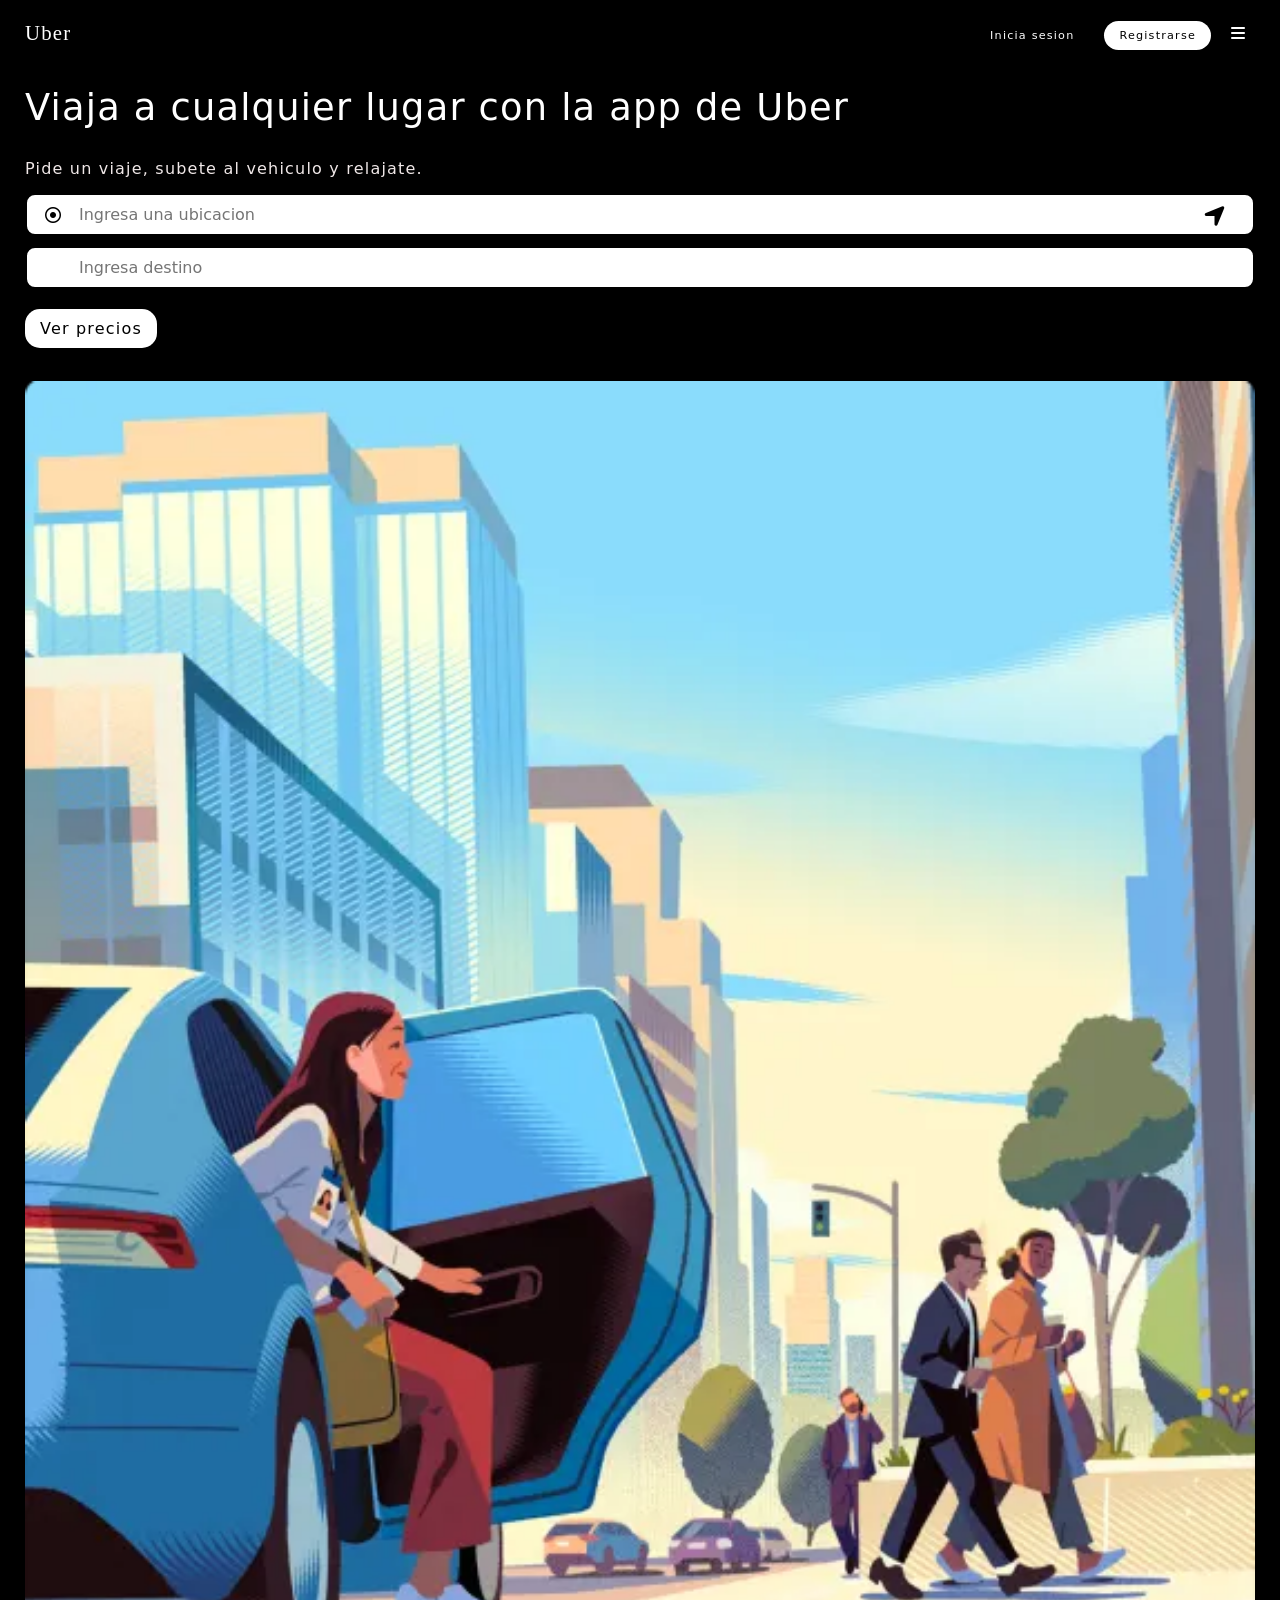
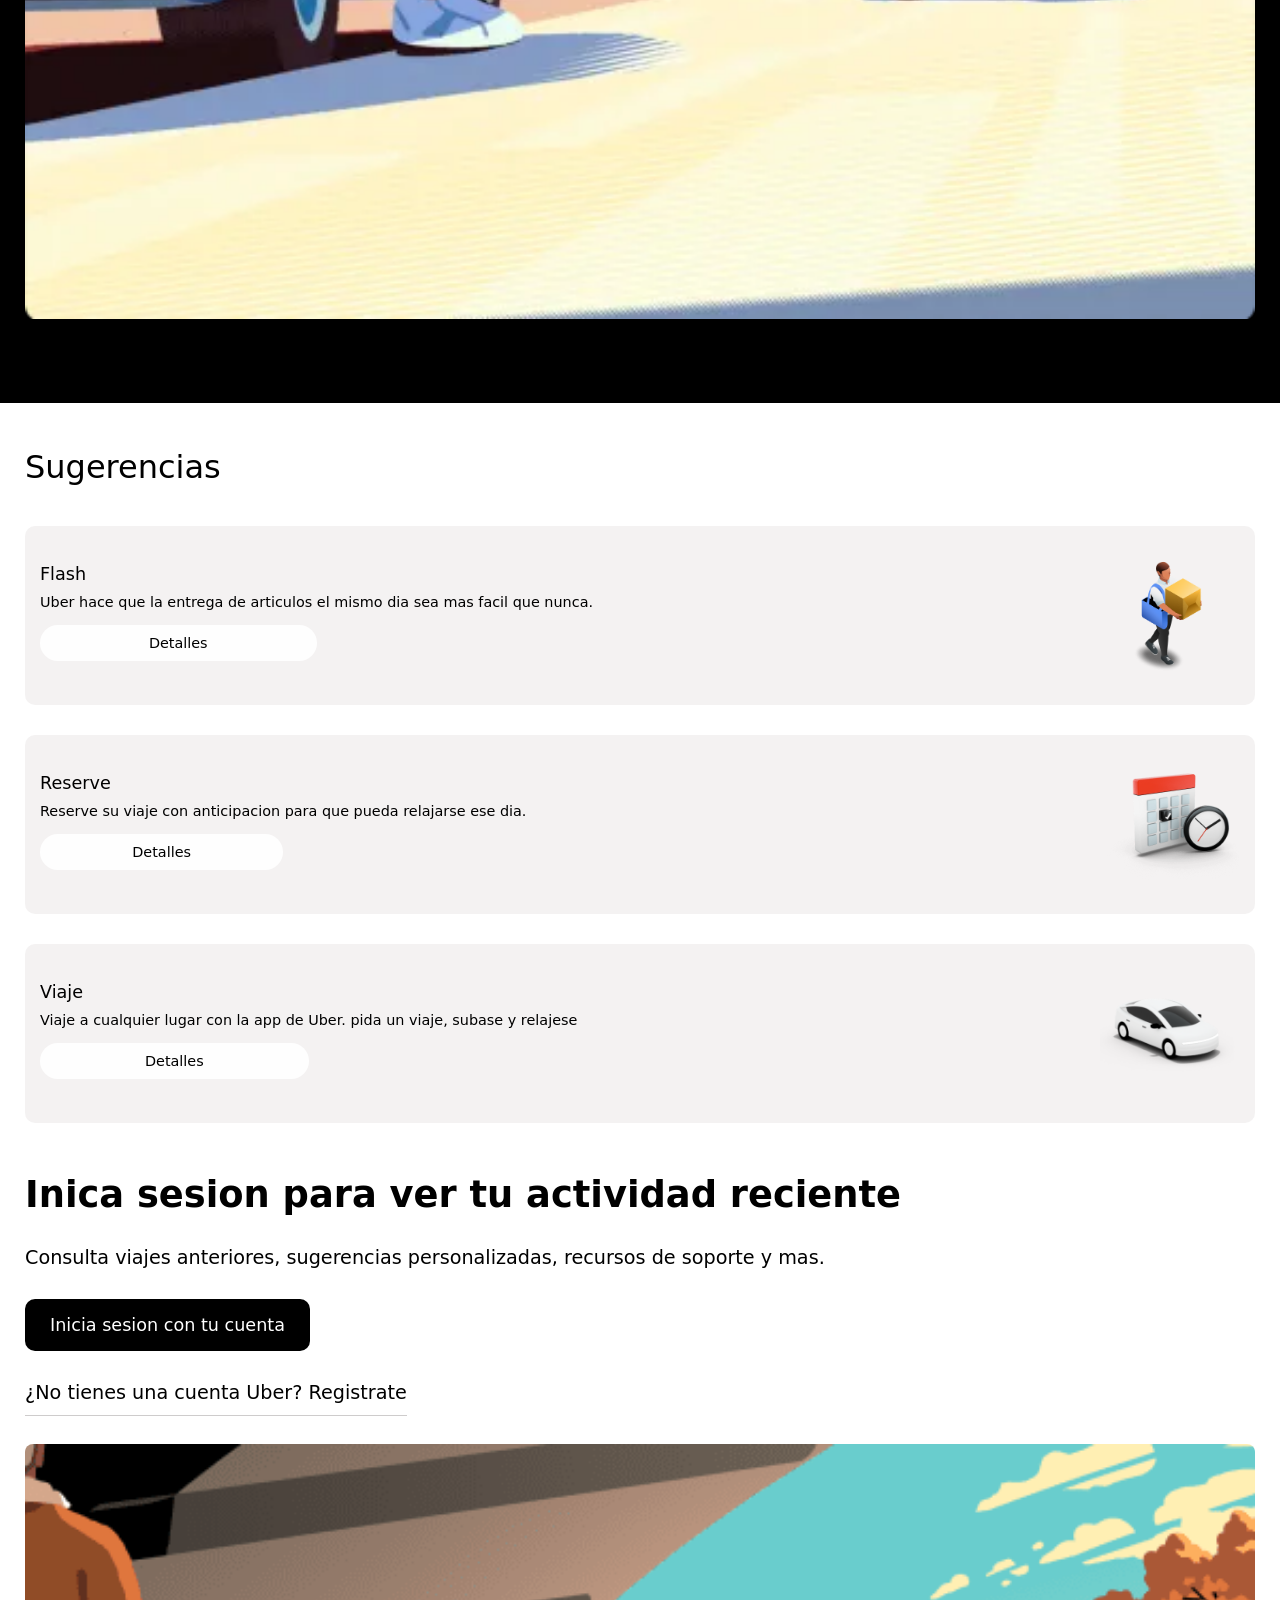
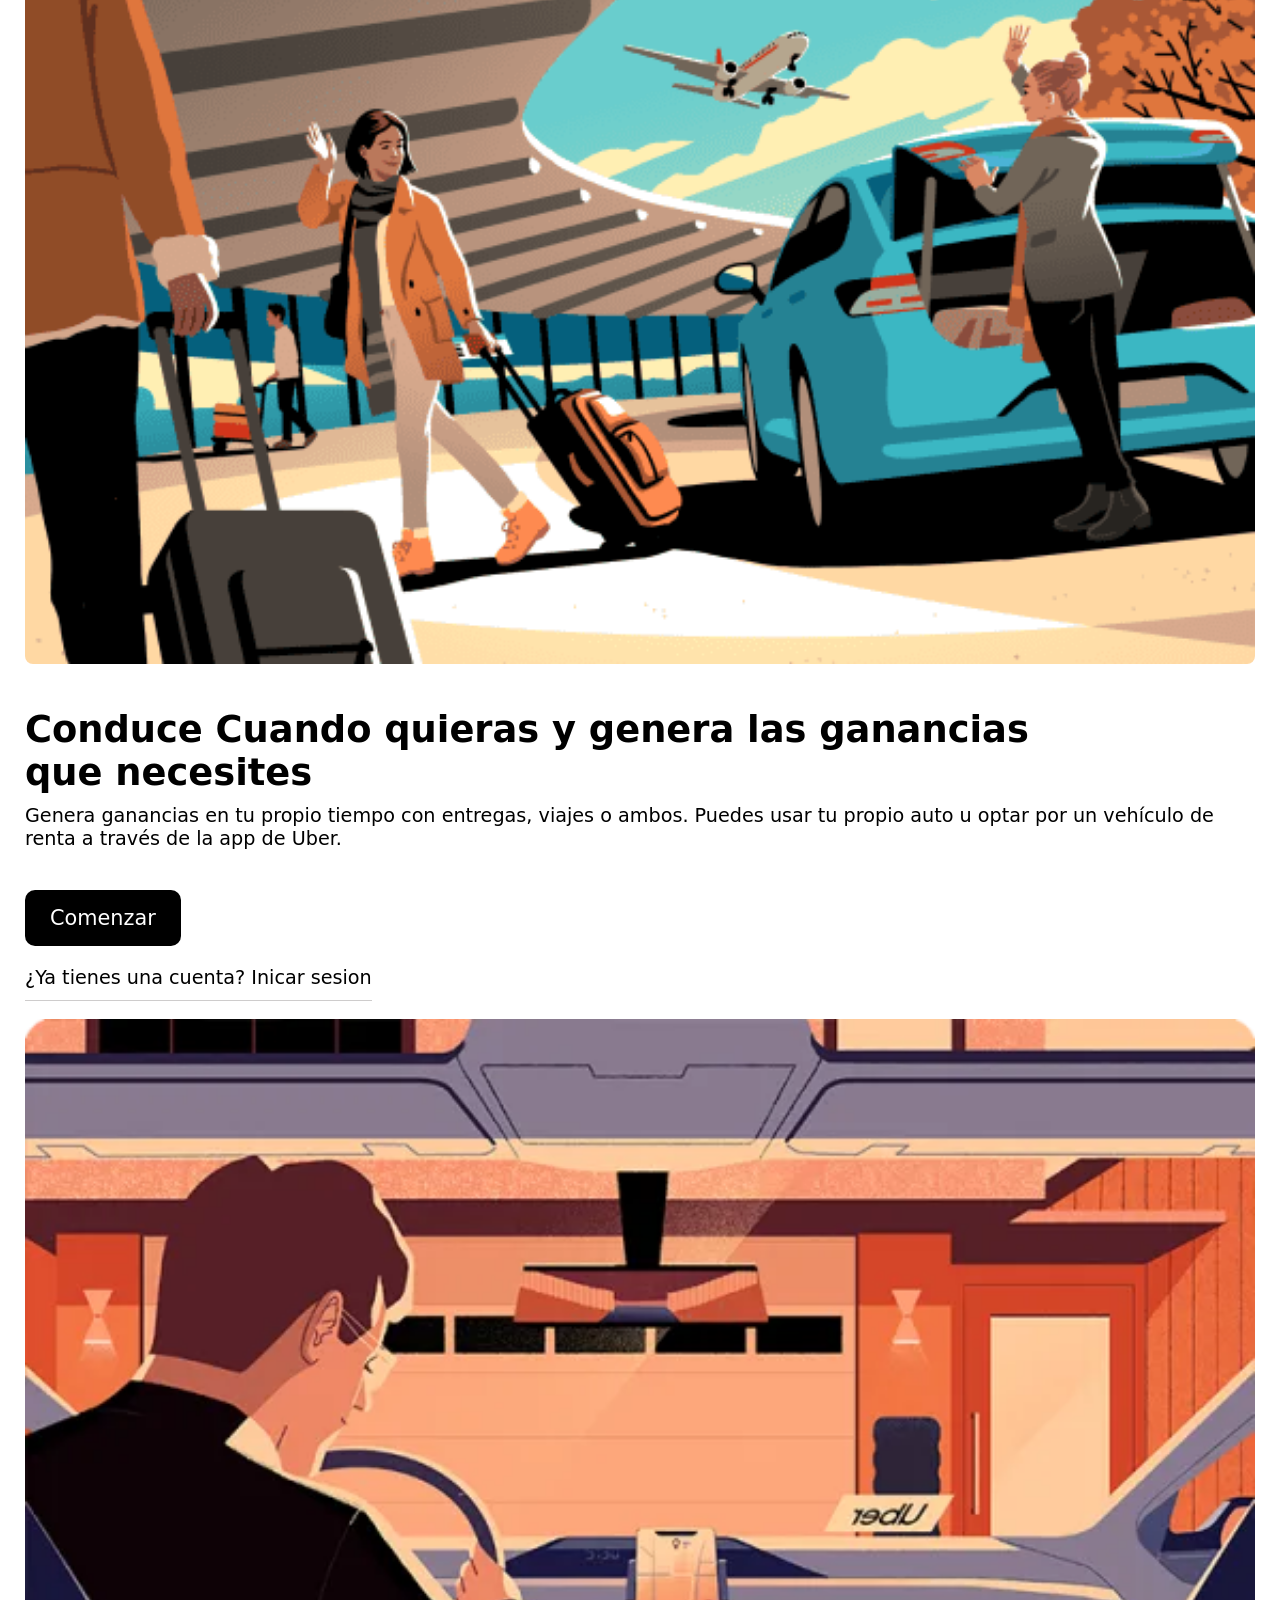
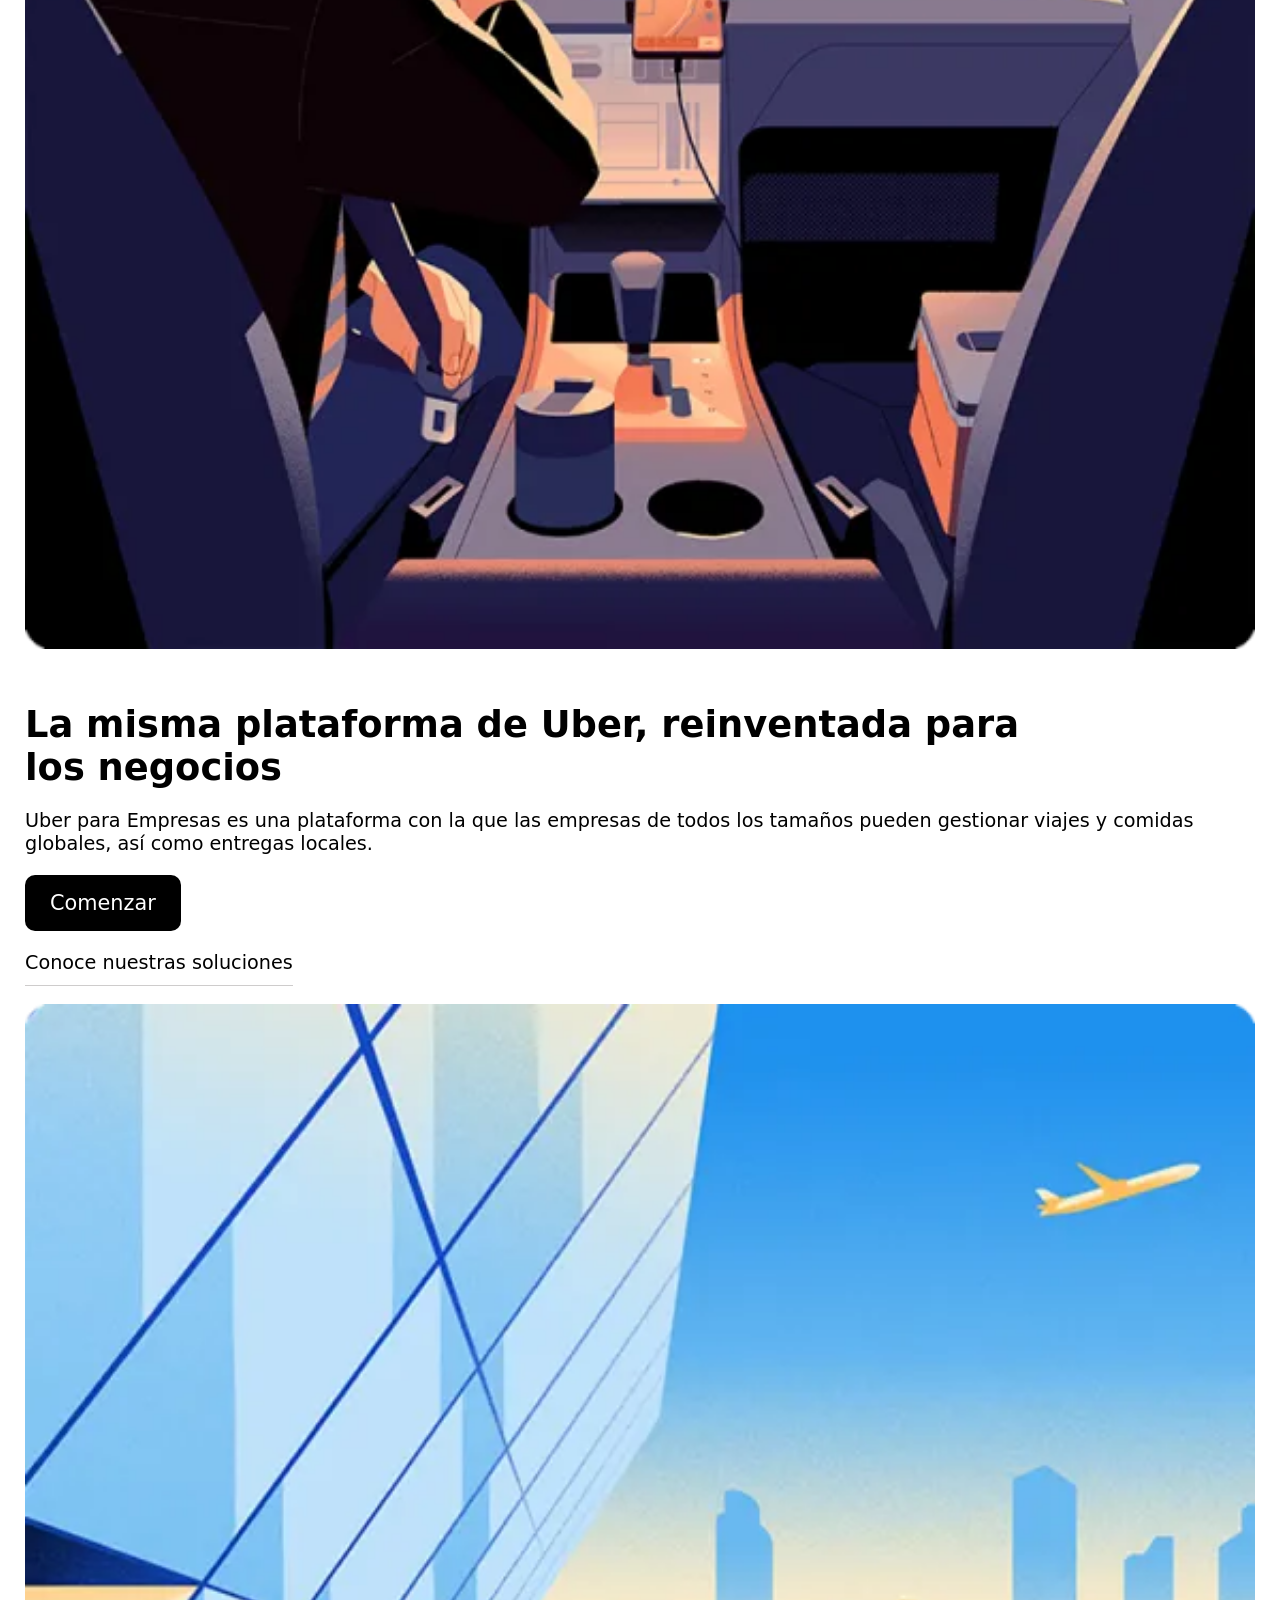
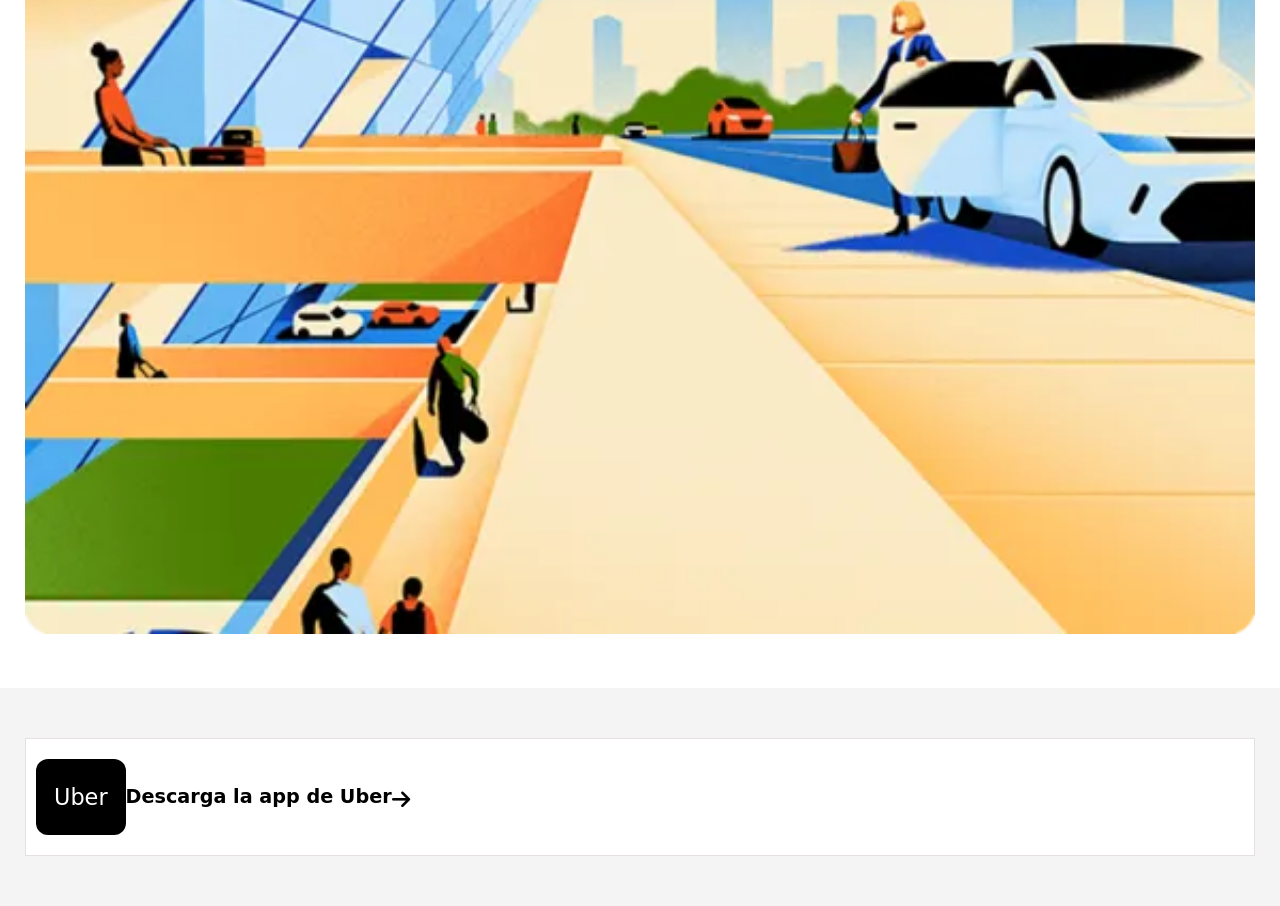
==== index.html @ c2141eec "cambie el nombre del index" ====
<!DOCTYPE html>
<html lang="en">
<head>
  <meta charset="UTF-8">
  <meta name="viewport" content="width=device-width, initial-scale=1.0">
  <link rel="stylesheet" href="styles.css">
  <link rel="stylesheet" href="https://cdnjs.cloudflare.com/ajax/libs/font-awesome/6.4.2/css/all.min.css">
  <title>Uber</title>
</head>
<body>
  <!--Header section-->
  <header class="header">
    <div class="container__nav">
      <h2 class="container__logo">Uber</h2>
      <nav class="navbar">
        <ul class="container__lists">
          <li class="lista"><a class="btn-s" href="#Iniciar_sesion">Inicia sesion</a>
          </li>
          <li class="lista"><a class="btn-r" href="#Registrarse">Registrarse</a>
          </li>
        </ul>
        <input id="menu-toggle" type="checkbox" class="checkbox">
            <label class="hamburger" for="menu-toggle">
              <i class="fa-solid fa-bars i"></i>
              <i class="fa-solid fa-xmark i-2"></i>
            </label>
        <div class="menu">
          <ul class="nav__items">
            <li class="item"><a href="#Viaja" class="link__item">Viaja</a></li>
            <li class="item"><a href="#Conduce" class="link__item">Conduce</a></li>
            <li class="item"><a href="#Empresas" class="link__item">Empresas</a></li>
            <li class="item"><a href="#uber" class="link__item">Uber Eats</a></li>
            <li class="item"><a href="#Quienes somos" class="link__item">Quienes somos</a></li><li class="item"><a href="#Ayuda" class="link__item">Ayuda</a></li>
            <li id="pad" class="item"><a class="es" href="#ES"><i class="fa-solid fa-globe mundo"></i>ES</a></li>
          </ul>
        </div>
      </nav>
    </div>
  </header>
    
    
    <main class="main__container">
      <h1 class="titulo">Viaja a cualquier lugar con la app de Uber</h1>
      <p class="parrafo_principal">Pide un viaje, subete al vehiculo y relajate.</p>
      <div class="input__container">
        <div class="input__container-i">
          <label for="ubicacion">
            <i class="fa-regular fa-dot-circle circulo"></i>
            <i class="fa-solid fa-location-arrow arrow"></i>
          </label>
          <input id="ubicacion" class="input__item item1" type="text" name="ingrese ubicacion" placeholder="Ingresa una ubicacion">
        </div>
        <input class="input__item item2" type="text" name="ingrese destino" placeholder="Ingresa destino">
      </div>
      <div class="precios"><a class="btn-p" href="#ver precios">Ver precios</a></div>
      <picture>
        <img src="ridewith.jpg">
      </picture>
    </main>
    <section class="container__sugerencias">
      <h2 class="sugerencias__title">Sugerencias</h2>
      <div class="sugerencias_card">
        <div class="separador">
          <h4 class="sugerencias__subtitle">Flash</h4>
          <p>Uber hace que la entrega de articulos el mismo dia sea mas facil que nunca.</p>
          <a href="#detalles">Detalles</a>
        </div>
        <div class="image"><img src="Courier.png" alt="courrier">
        </div>
      </div> 
      <div class="sugerencias_card">
        <div class="separador">
          <h4 class="sugerencias__subtitle">Reserve</h4>
          <p>Reserve su viaje con anticipacion para que pueda relajarse ese dia.</p>
          <a href="#detalles">Detalles</a>
        </div>
        <div class="image"><img src="reserve_clock.png" alt="courrier">
        </div>
      </div>
      <div class="sugerencias_card">
        <div class="separador">
          <h4 class="sugerencias__subtitle">Viaje</h4>
          <p>Viaje a cualquier lugar con la app de Uber. pida un viaje, subase y relajese</p>
          <a href="#detalles">Detalles</a>
        </div>
        <div class="image"><img src="ride.png" alt="courrier">
        </div>
      </div>
    </section>
    <section class="container__sesion">
      <h2 class="sesion__title">Inica sesion para ver tu actividad reciente</h2>
      <p class="sesion__subtitle">Consulta viajes anteriores, sugerencias personalizadas, recursos de soporte y mas.</p>
      <a class="sesion__btn">Inicia sesion con tu cuenta</a>
      <a class="sesion__link">¿No tienes una cuenta Uber? Registrate<a>
      <div class="container__img">
           <img src="Airport-Fall.jpg" alt="airport-arrive">
      </div>
    </section>
    <section class="container__start">
      <h2 class="sesion__title start-title">Conduce Cuando quieras y genera las ganancias que necesites</h2>
      <p class="sesion__subtitle">Genera ganancias en tu propio tiempo con entregas, viajes o ambos. Puedes usar tu propio auto u optar por un vehículo de renta a través de la app de Uber.</p>
      <div class="btns">
        <a class="sesion__btn">Comenzar</a>
        <a class="sesion__link">¿Ya tienes una cuenta? Inicar sesion</a>
      </div>
      <div class="container__img">
           <img src="earner-illustra.jpg" alt="driver">
      </div>
    </section>
    <section class="container__start">
      <h2 class="sesion__title start-title">La misma plataforma de Uber, reinventada para los negocios</h2>
      <p class="sesion__subtitle">Uber para Empresas es una plataforma con la que las empresas de todos los tamaños pueden gestionar viajes y comidas globales, así como entregas locales.</p>
      <div class="btns">
        <a class="sesion__btn">Comenzar</a>
        <a class="sesion__link">Conoce nuestras soluciones</a>
      </div>
      <div class="container__img">
           <img src="u4b-square.jpg" alt="plain">
      </div>
    </section>
    <section class="container__download">
      <div class="card__download">
        <div class="title--uber">Uber</div>
        <h2 class="download__link"> Descarga la app de Uber</h2>
        <i class="fa-solid fa-arrow-right flecha"></i>

      </div>

    </section>
    <footer>

    </footer>
  

</body>
</html>
---- styles.css ----
/* reseteo de valores*/
*{
    font-family: system-ui, -apple-system, BlinkMacSystemFont, 'Segoe UI', Roboto, Oxygen, Ubuntu, Cantarell, 'Open Sans', 'Helvetica Neue', sans-serif;
    margin: 0;
    padding: 0;
    box-sizing: border-box;
    font-weight: 100;
}
body{
    position:relative;
}
body:has(#menu-toggle:checked){
    overflow: hidden;
}
/*Header section*/

/* nav*/
.container__nav{
    display: flex;
    width: 100%;
    justify-content: space-between;
    align-items: center;
    padding: 15px 25px;
    background: black;
}
.container__logo{
    font-size: 1.3rem;
    font-family: uber move;
    color: white;
    font-weight: 500;
    letter-spacing: 1.2px;
    cursor: pointer;
}

.container__lists{
    display: flex;
    justify-content: center;
    align-items: center;
}
.navbar{
    display: flex;
    justify-content: space-between;
    align-items: center;
    gap: 5px;
}
a{
    text-decoration: none;
}
.btn-s{
    font-size: 0.7rem;
    text-wrap: nowrap;
    letter-spacing: 1.2px;
    font-weight: 500;
    color: white;
    padding: 8px 15px;
    border-radius: 25px;
    text-align: center;
}
.btn-s:hover{
    background: rgba(255, 255, 255, 0.219) ;

}
.btn-r{
    font-weight: 500;
    font-size: 0.7rem;
    letter-spacing: 1.2px;
    color: black;
    text-align: center;
    padding: 8px 15px;
    border-radius: 25px;
    background: white;
}
.btn-r:hover{
    background: rgba(255, 255, 255, 0.938);
}


.lista{
    padding-left: 15px;
    list-style: none;
}
.menu{
    display: none;
    justify-content: start;
    align-items: start;
    padding-left: 40px;
    padding-top: 40px;
    background: white;
    position: absolute;
    left: 0;
    height: 0;
    overflow: hidden;
    top:4.2rem;
    width: 100vw;
    z-index: 10;
    animation: mover-menu 0.1s ease-out;
    animation-fill-mode: both;

}
.nav__items{
    display: flex;
    flex-direction: column;
    gap:2rem;
}
.hamburger{
    padding-left: 5px;
}
.link__item{
    font-size: 2.8rem;
    font-weight:500;
    cursor:pointer;
    color: black;
    text-align: center;
    letter-spacing: 1.8px;
}
li{
    list-style: none;
}
.checkbox{
    display:none;
}
.i{
    color: white;
    text-align: center;
    cursor: pointer;
    border-radius: 100%;
    padding: 10px;
    font-size: 1rem;
}
.i:hover{
    background: rgba(51, 51, 51, 0.384);
}
#menu-toggle:checked ~ .menu{
    display: flex;

}


@keyframes mover-menu{
    0%{
        height: 0;
    }
    100%{
        height: 100vh;

    }
}
label .i-2{
    display: none;
    text-align: center;
    font-size: 1.3rem;
    color: white;
    cursor: pointer;
    padding: 10px;
    border-radius: 100%;
}

.link__item:hover{
    color: rgba(0, 0, 0, 0.753);
}

#menu-toggle:checked ~ label .i{
    display: none;
}
#menu-toggle:checked ~ label .i-2{
    display: flex;
}

.es{

    color: black;
    font-size: 1.2rem;
    font-weight: bold;
    border-radius: 20px;
    text-align: center;
    padding: 10px 20px;
    letter-spacing: 1.1px;

}
.es:hover{
    background: rgba(12, 12, 12, 0.055);
}
.mundo{
    padding-right: 10px;
}
/* nav ends*/

/* main*/
.main__container{
    display: flex;
    flex-direction: column;
    background: black;
    padding-bottom: 40px;
}
.titulo{
    text-wrap: pretty;
    color: white;
    letter-spacing: 1.2px;
    font-weight: 500;
    font-size: 2.3rem;
    padding: 20px 25px 15px 25px;
}
.parrafo_principal{
    color: rgb(240, 232, 232);
    letter-spacing: 1.2px;
    font-weight: 500;
    font-size: 1rem;
    padding: 15px 25px;
}
.input__container{
    display: flex;
    flex-direction: column;
    justify-content: center;
    width: 100%;
    gap: 10px;
    padding: 0px 25px;
}
.input__item{
    font-size: 1rem;
    border-radius: 7px;
    padding: 10px 10px 10px 50px;
    border: 2px solid black;
    border-radius: 10px;
    width: 100%;
}
.input__item:focus{
    outline: none;
}
.input__container-i{
    display: flex;
    position: relative;
    justify-content: start;
    align-items: center;
    
}
.input__item::placeholder{
    padding-left: 2px;
}

.circulo{
    font-weight:bold;
    color: black;
    padding-left: 20px;
    text-align: center;
    font-size: 1rem;
    position: absolute;
    cursor: text;
    top: 33%;

}
.arrow{
    font-weight:bold;
    color: black;
    top: 25%;
    right: 30px;
    text-align: center;
    font-size: 1.5rem;
    position: absolute;
    cursor: pointer;
}
.arrow:hover{
    color: rgb(233, 29, 29);
}
.btn-p{
    text-decoration: none;
    color:black;
    border-radius: 15px;
    letter-spacing: 1.2px;
    font-size: 1rem;
    font-weight: 500;
    padding: 10px 15px;
    background: white;
    text-align: center;
}
.btn-p:hover{
    background: rgba(255, 255, 255, 0.938);
}
.precios{
    box-sizing: border-box;
    padding-top: 30px;
    padding-left: 25px;
    padding-bottom: 3px;
}

picture{
    margin: auto;
    width: 100%;
    padding: 40px 25px;
}
img{
    width: 100%;
    object-fit: cover;
    border-radius: 8px;
}
/*ends/*

/*second section*/
.container__sugerencias{
    display: flex;
    flex-direction: column;
    justify-content: center;
    gap: 30px;
    padding: 45px 25px 50px 25px;
    background: white;
}
.sugerencias_card{
    background: rgba(235, 232, 232, 0.568);
    border-radius: 10px;
    padding: 15px 15px 20px 15px;
    display: flex;
    justify-content: space-between;
    align-items: center;
}
.sugerencias__title{
    font-size: 2rem;
    font-weight: 500;
    padding-bottom: 10px;
}
.sugerencias__subtitle{
    font-size: 1.1rem;
    font-weight: 500;
    padding-bottom: 10px;
}
.separador > p{
    text-wrap: pretty;
    font-size: 0.9rem;
    padding-bottom: 15px;
}
.separador > a{
    font-size: 0.9rem;
    padding: 10px 10px;
    width: 50%;
    background: rgba(255, 255, 255, 0.952);
    text-align: center;
    color: black;
    font-weight: 500;
    border-radius: 40px;
}
.separador{
    display: flex;
    flex-direction: column;
}
.image{
    object-fit: cover;
}
.image img{
    width: 140px;
}
.separador > a:hover{
    background: rgb(252, 249, 249);
   
}
/*ends sugerencias*/

.container__sesion{
    display: flex;
    flex-direction: column;
    justify-content: center;
    padding: 0px 25px 40px 25px;
    gap: 30px;
    background-color: white;
}
.sesion__title{
    font-size: 2.3rem;
    font-weight: bold;
    text-wrap: pretty;
}
.sesion__subtitle, .sesion__link{
    font-size:1.2rem ;
    font-weight: 400;
}
.sesion__link{
    max-width: fit-content;
    font-size: 1.2em;
    text-align: start;
    padding-bottom: 10px;
    cursor: pointer;
    position: relative;
}
.sesion__link::before{
    content: "";
    position: absolute;
    left:0;
    bottom: -2px;
    width: 100%;
    height: 1px;
    background: rgb(206, 204, 204);
}
.sesion__link::after{
    content: "";
    position: absolute;
    left: 0;
    bottom: -2px;
    width: 100%;
    height: 1px;
    transform: scaleX(0);
    transform-origin: left;
    background-color: rgb(209, 203, 203);
    transition: background-color 0.4s ease, transform 0.4s ease;
}

.sesion__link:hover::after{
    background-color: black;
    transform: scaleX(1);
}


.sesion__btn{
    color: white;
    background: black;
    max-width: fit-content;
    font-weight: 500;
    padding: 16px 25px 16px 25px;
    font-size: 1.1rem;
    border-radius: 10px;
    text-align: center;
    cursor: pointer;
}
.sesion__btn:hover{
    background-color: rgba(15, 15, 15, 0.863);
}
.container__img{
    object-fit: cover;
}
/*session 2*/

.container__start{
    display: flex;
    flex-direction: column;
    justify-content: center;
    padding: 0px 25px 50px 25px;
    gap: 10px;
}
.start-title{
    padding-bottom: 10px;
}
.container__start .btns .sesion__btn {
    font-size: 1.3rem;
    max-width: fit-content;
}
.btns{
    padding-top: 10px;
    padding-bottom: 10px;
    width: fit-content;
    display: flex;
    flex-direction: column;
    justify-content: space-between;
    gap: 20px;
}
.btns .sesion__link{
    font-size: 1.2rem;
    height: fit-content;
}
/* download section*/
.container__download{
    display: flex;
    flex-direction: column;
    justify-content: center;
    background: rgb(245, 244, 244);
    align-items: center;
    padding: 50px 25px;
    margin: auto;
}
.card__download{
    color: black;
    width: 100%;
    min-height: 100px;
    max-height: 150px;
    padding: 20px 10px;
    display: flex;
    align-items: center;
    border: 1px solid rgb(230, 224, 224);
    background: white;
    justify-content: stretch;
  
}
.download__link{
    font-size: 1.2rem;
    font-weight: bold;
    text-align: center;
}
.flecha{
    text-align: center;
    font-size: 1.3rem;
    cursor: pointer;
    margin-top: 5px;
    transition: transform 0.7s ease-in-out;
}
.flecha:hover{
    transform: translateX(20px) ;
}


.title--uber{
    background: black;
    color: white;
    padding: 25px 18px;
    font-weight: 500;
    font-size: 1.4rem;
    border-radius: 12px;
}
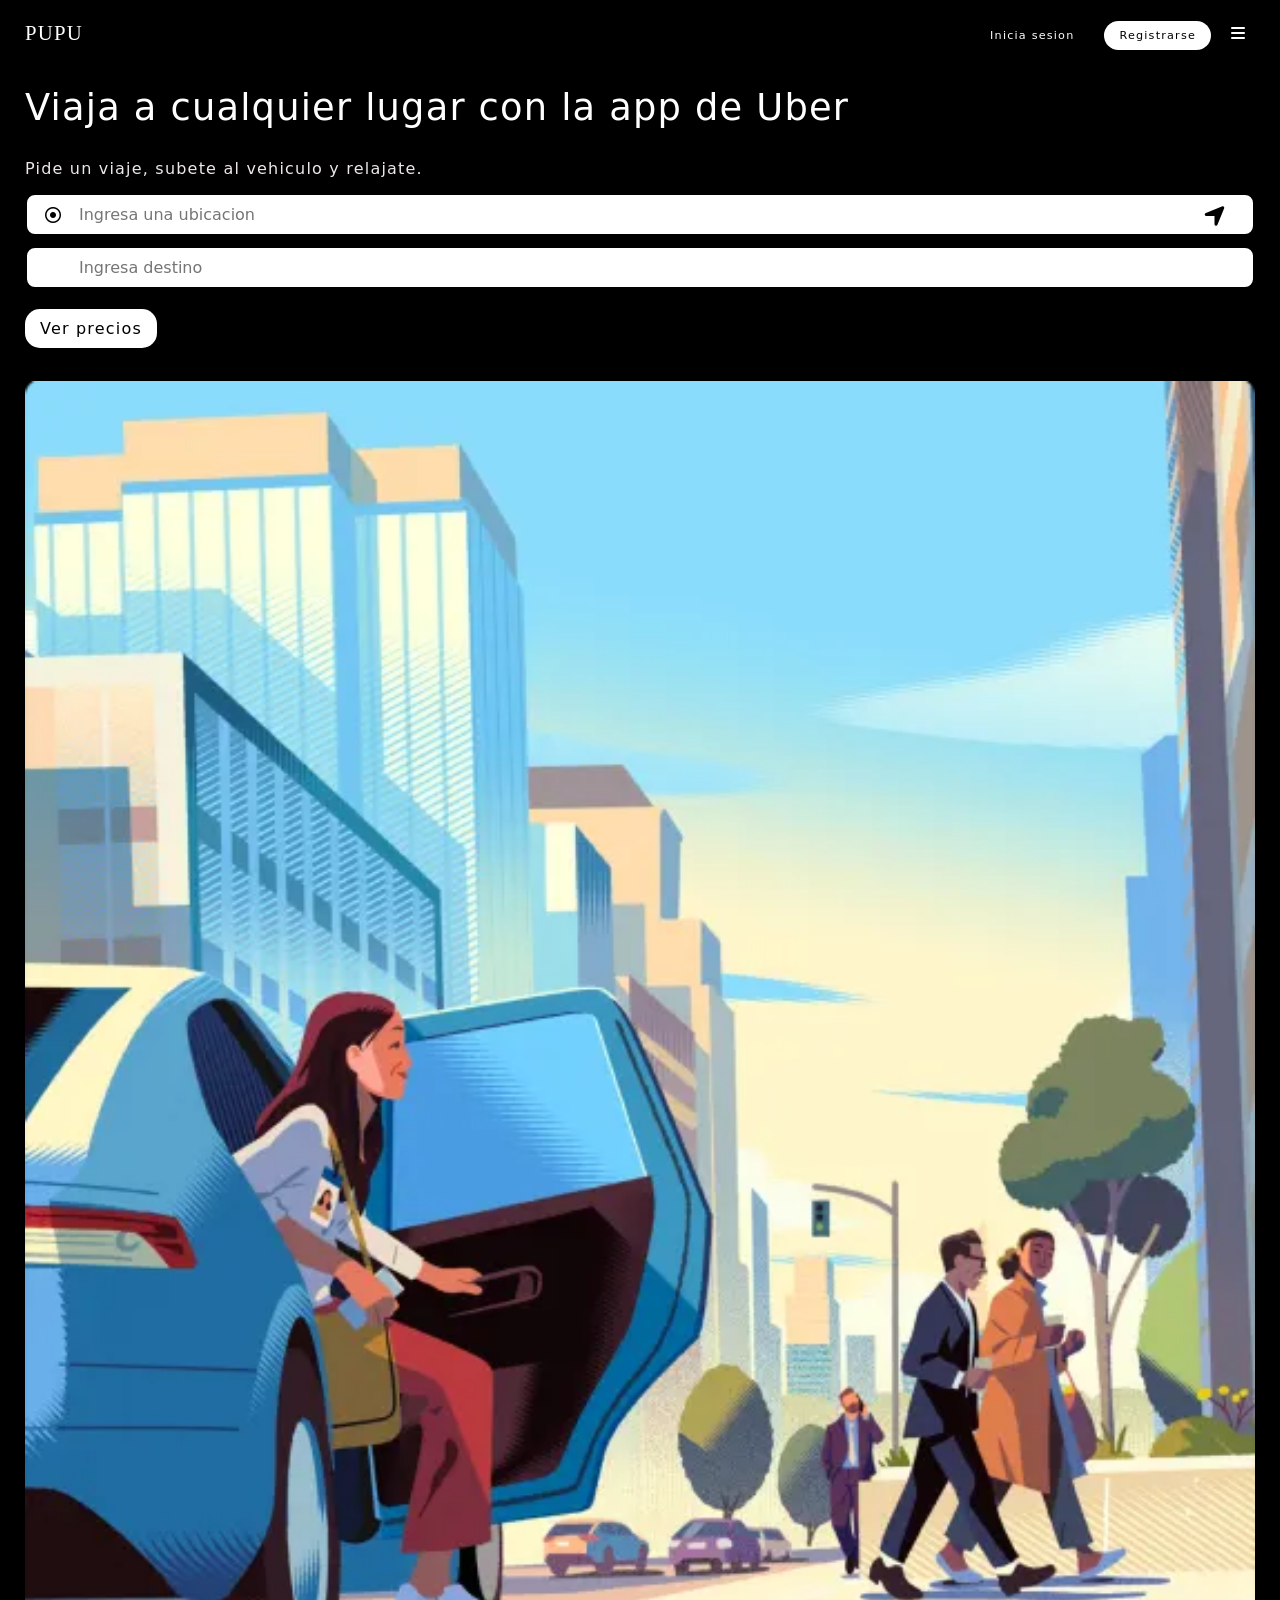
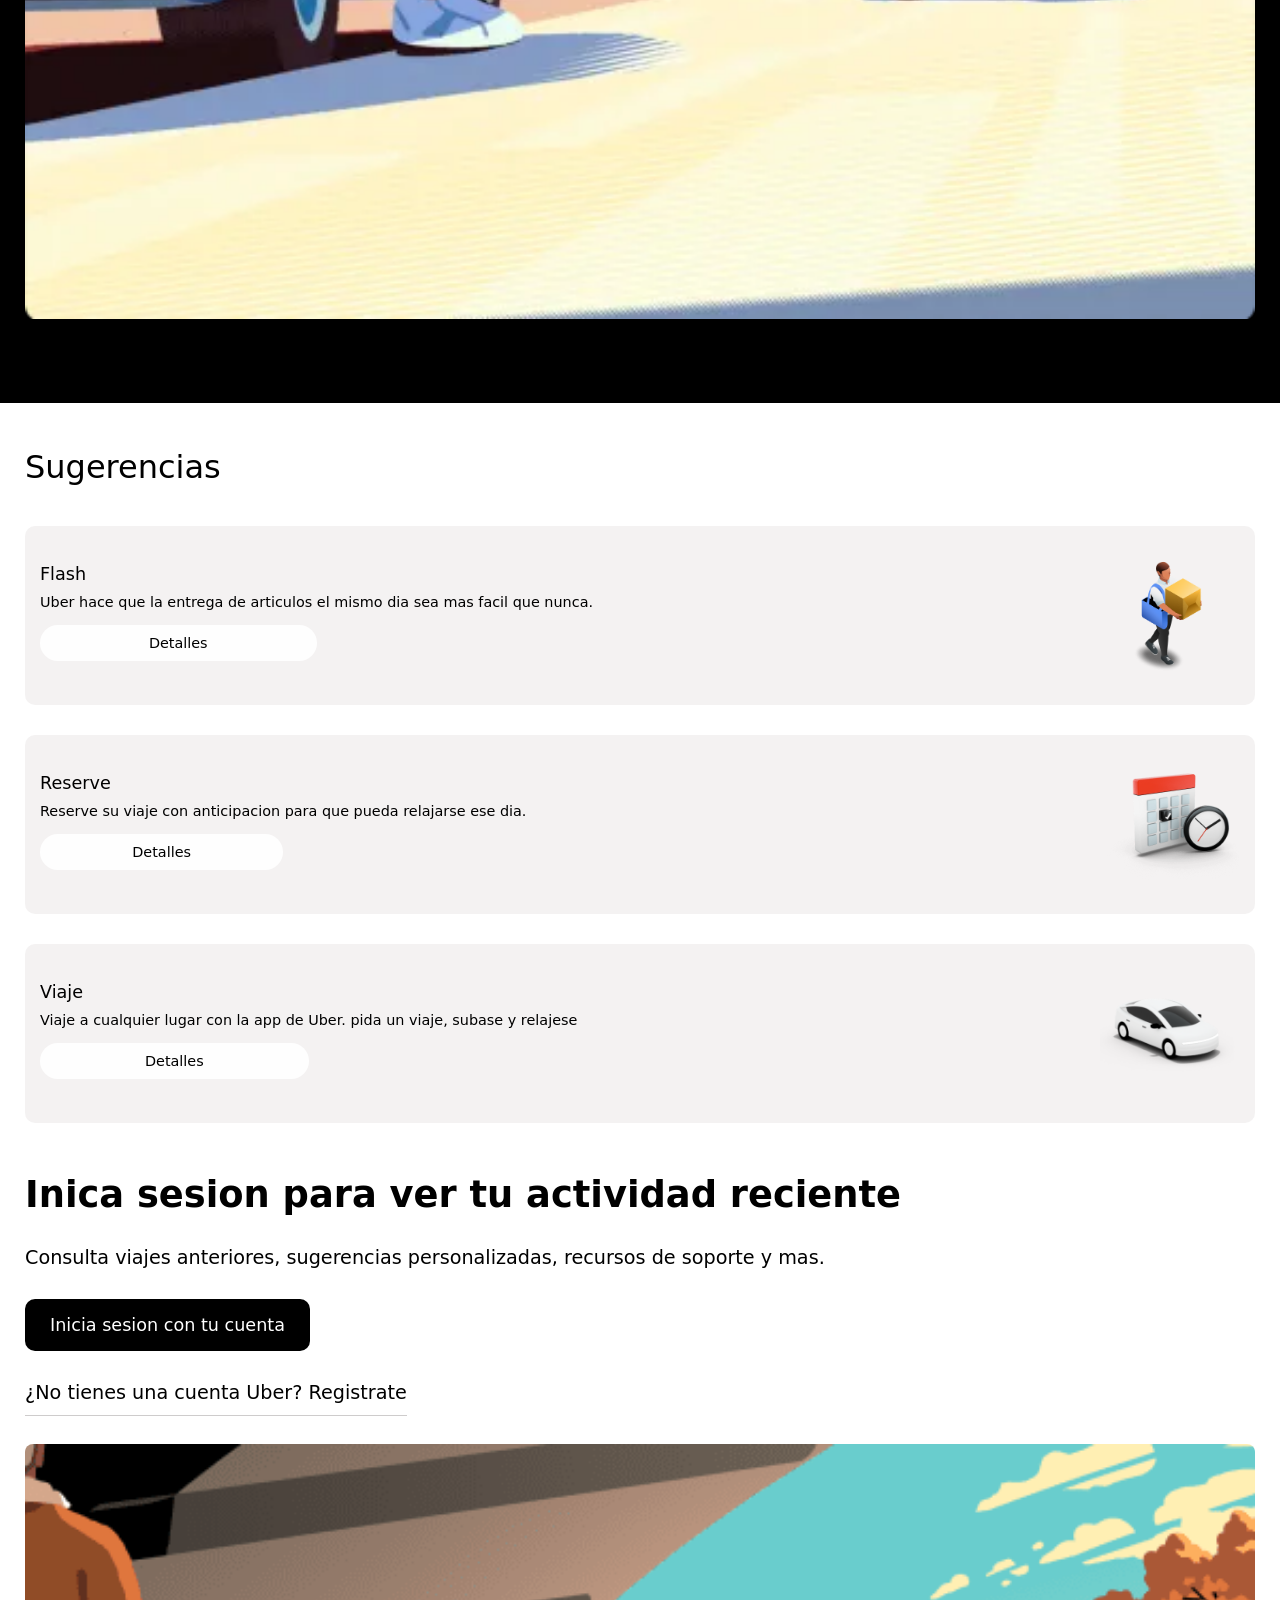
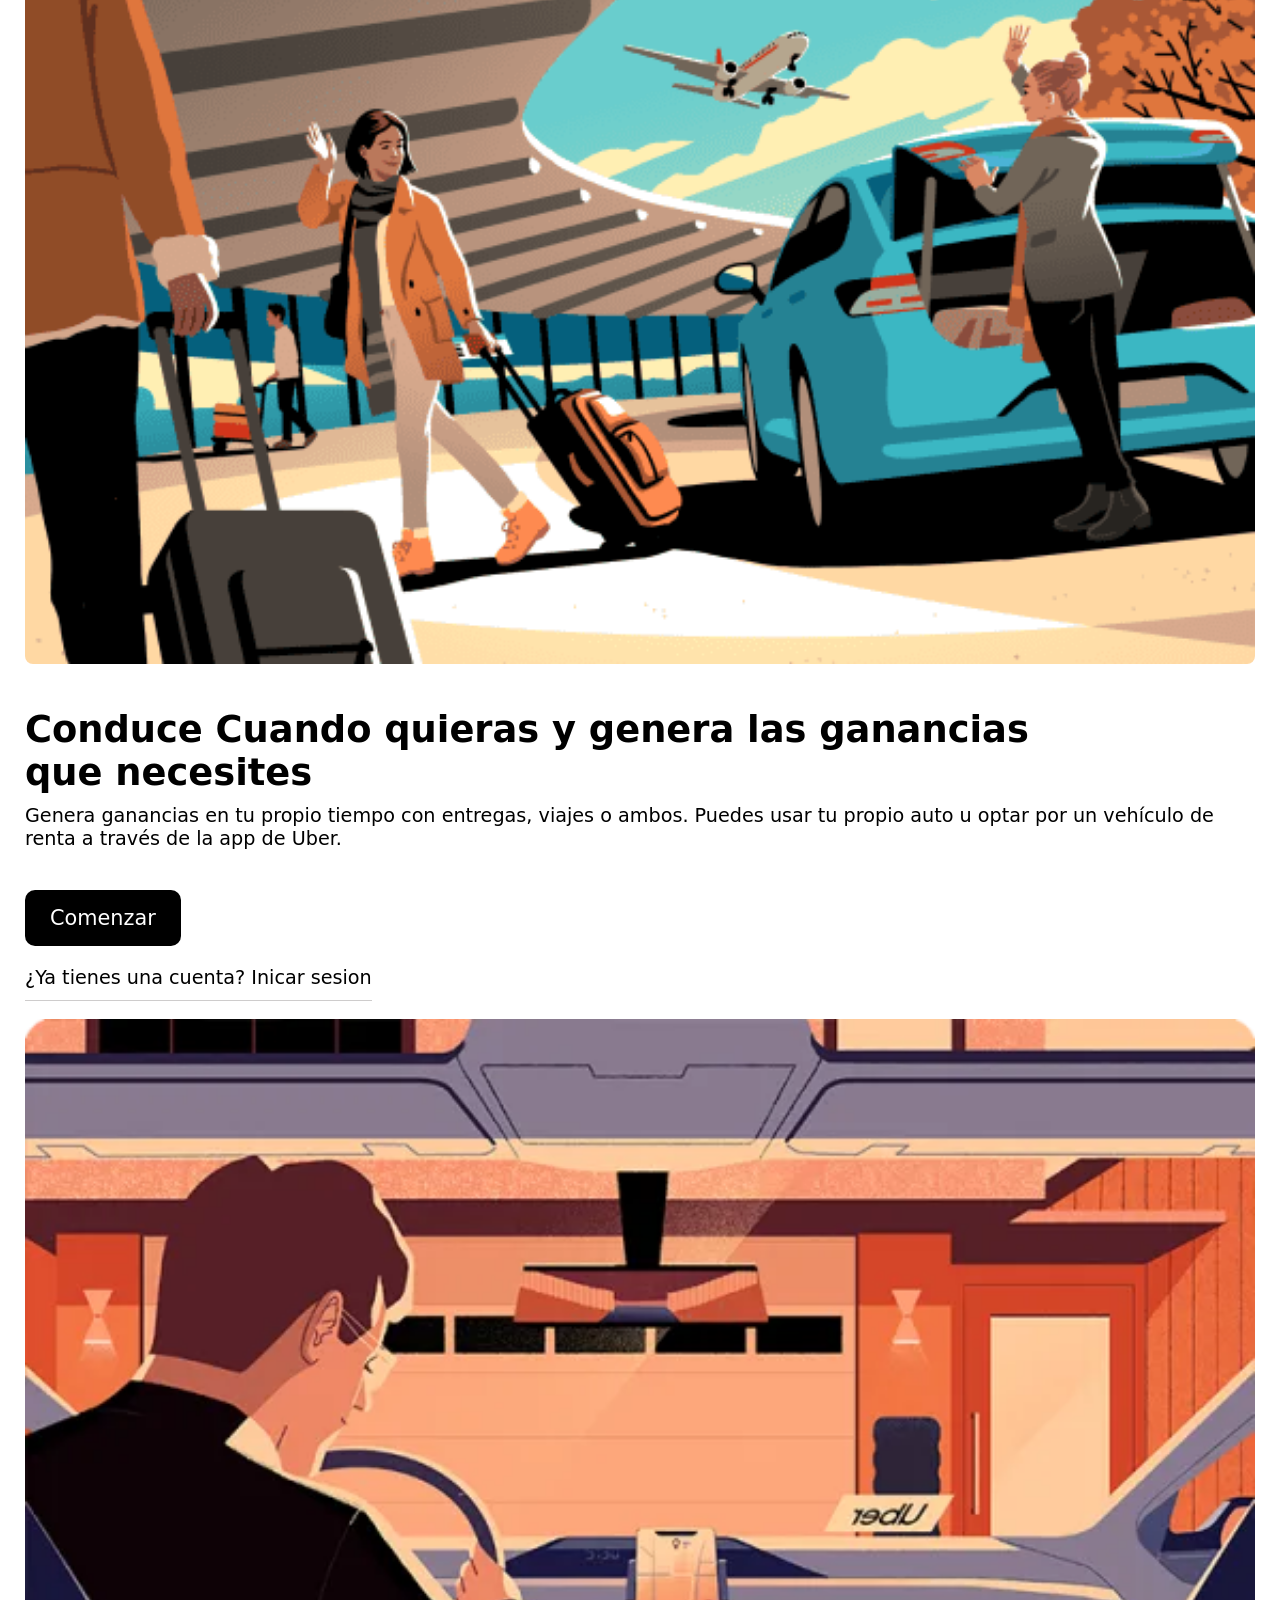
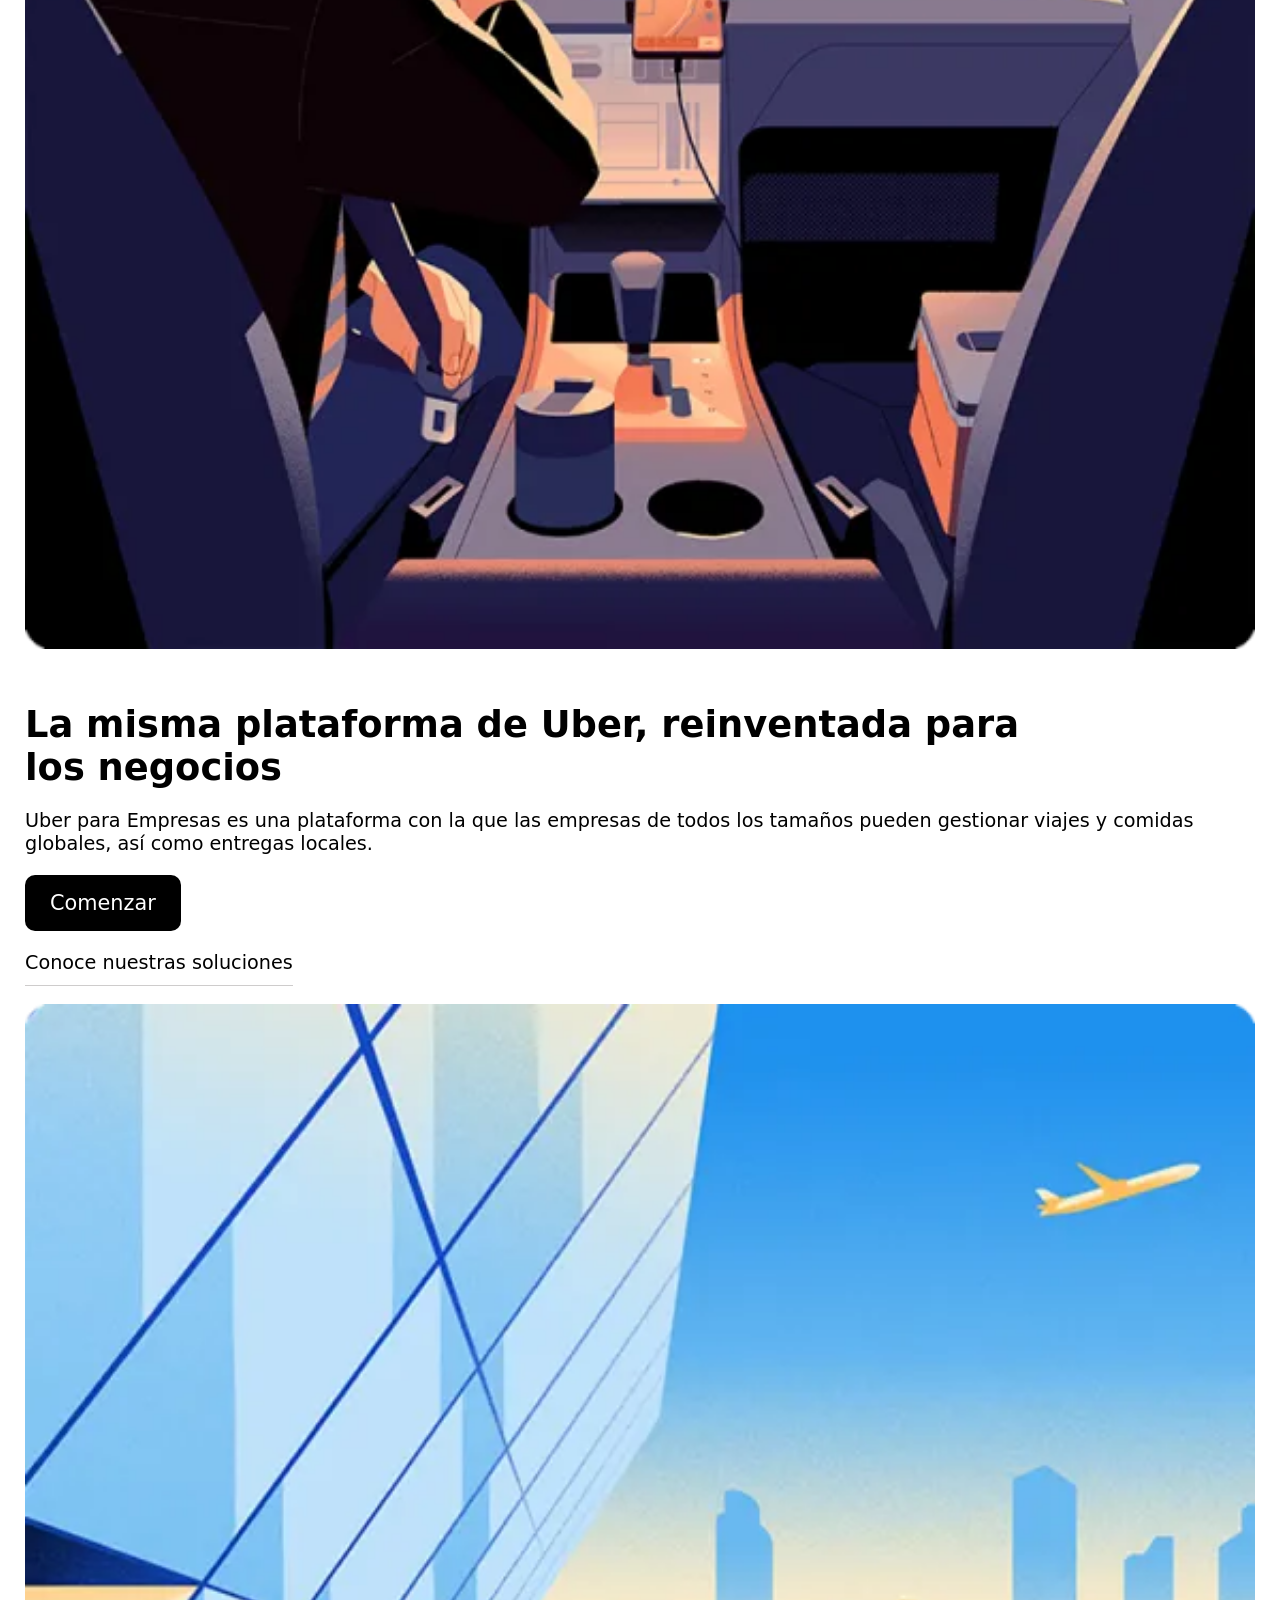
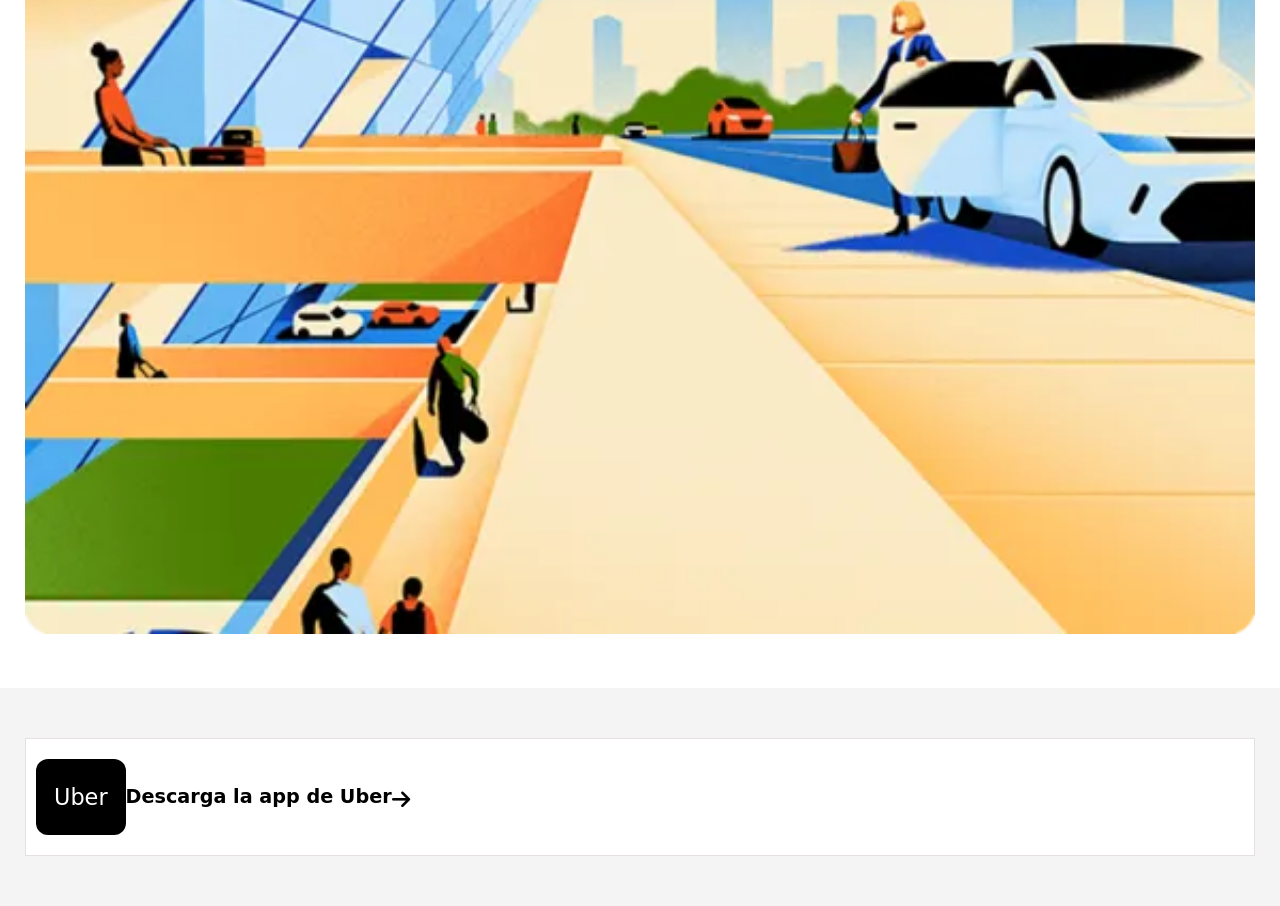
==== commit 470dac14: "index:" ====
--- a/index.html
+++ b/index.html
@@ -11,7 +11,7 @@
   <!--Header section-->
   <header class="header">
     <div class="container__nav">
-      <h2 class="container__logo">Uber</h2>
+      <h2 class="container__logo">PUPU</h2>
       <nav class="navbar">
         <ul class="container__lists">
           <li class="lista"><a class="btn-s" href="#Iniciar_sesion">Inicia sesion</a>
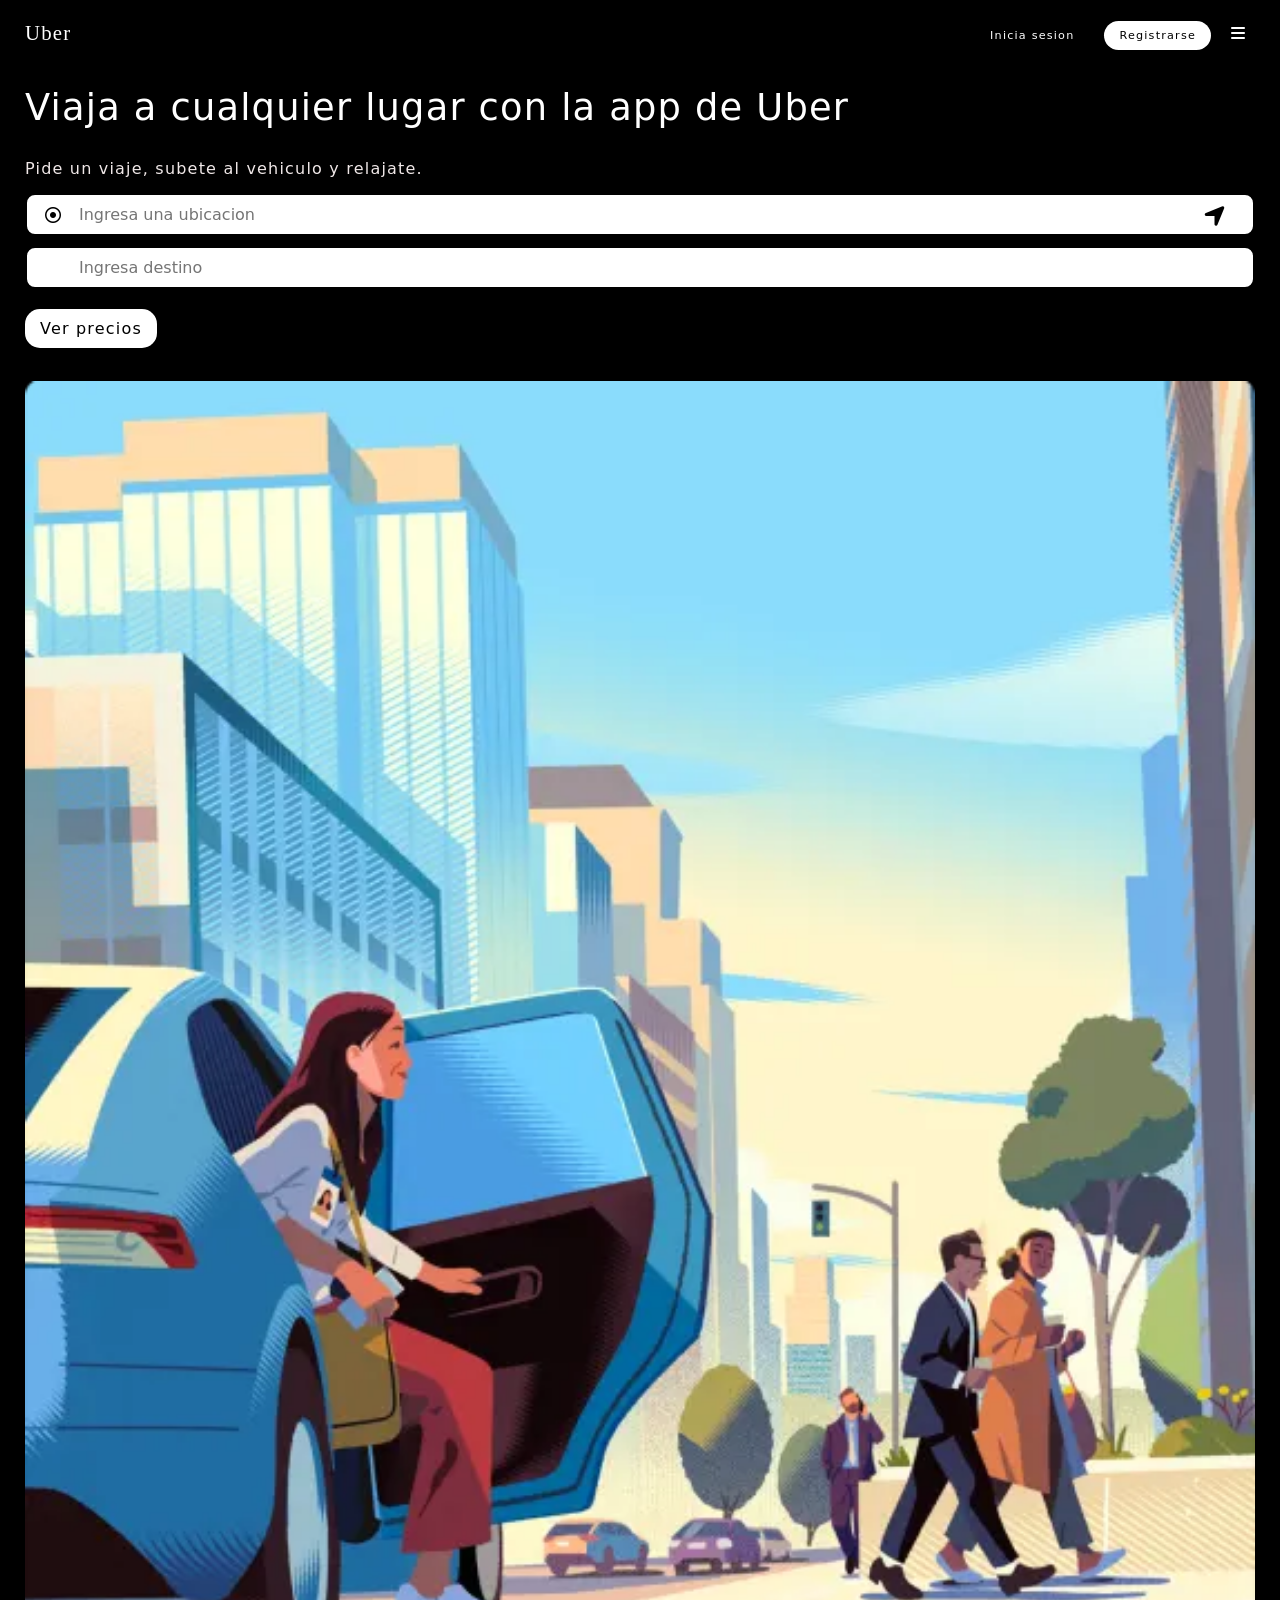
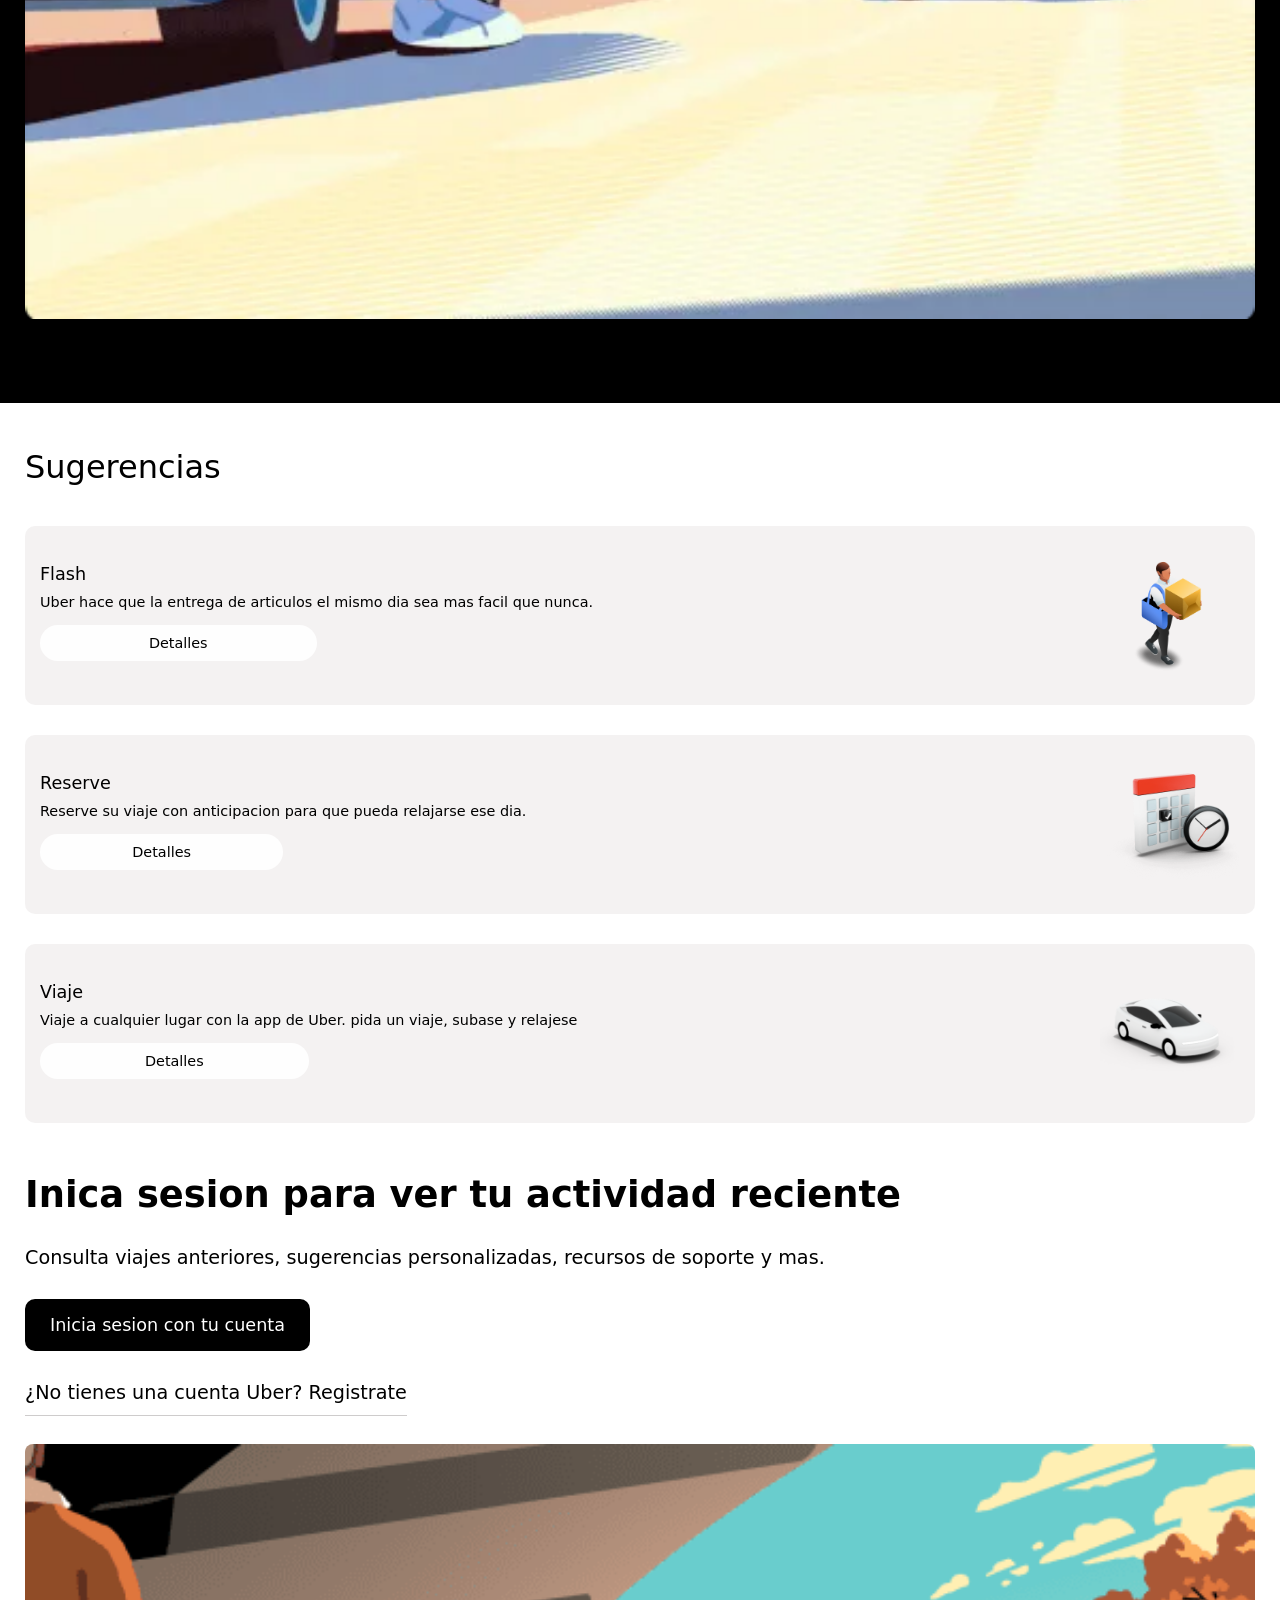
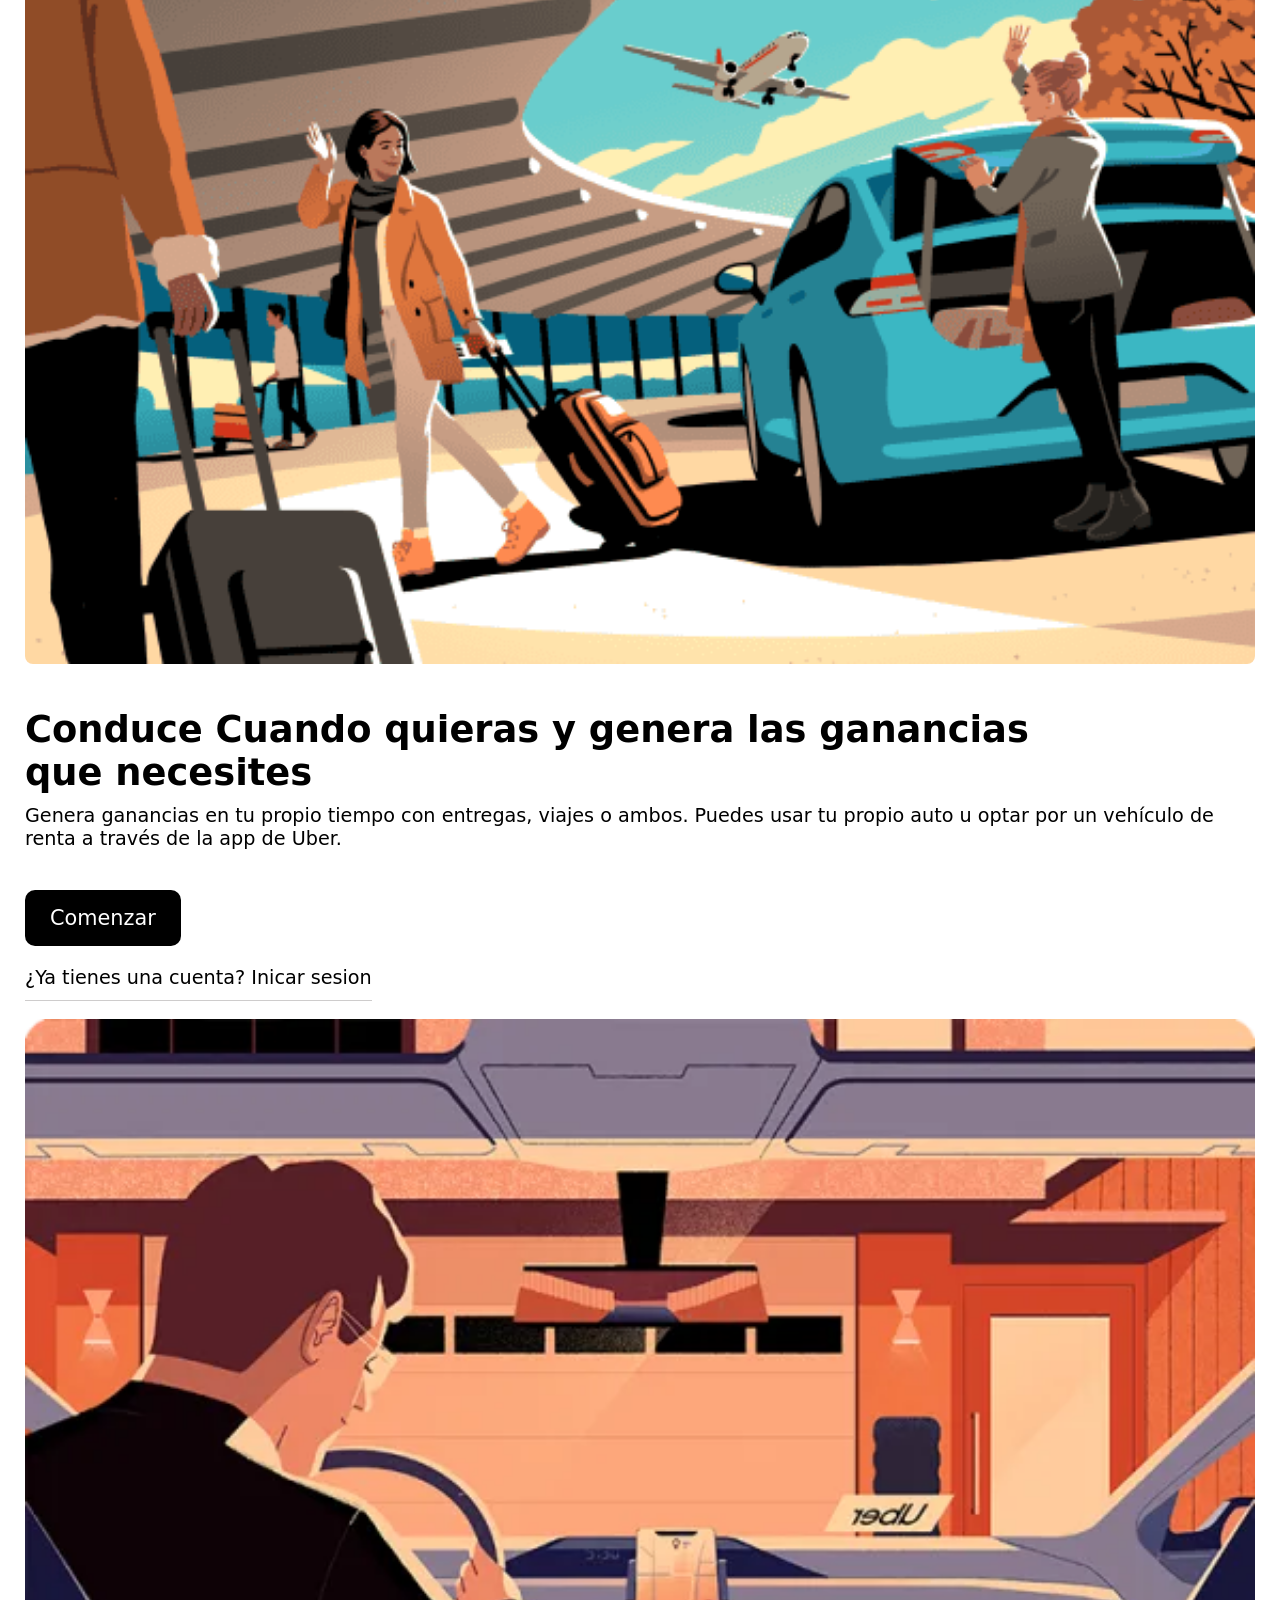
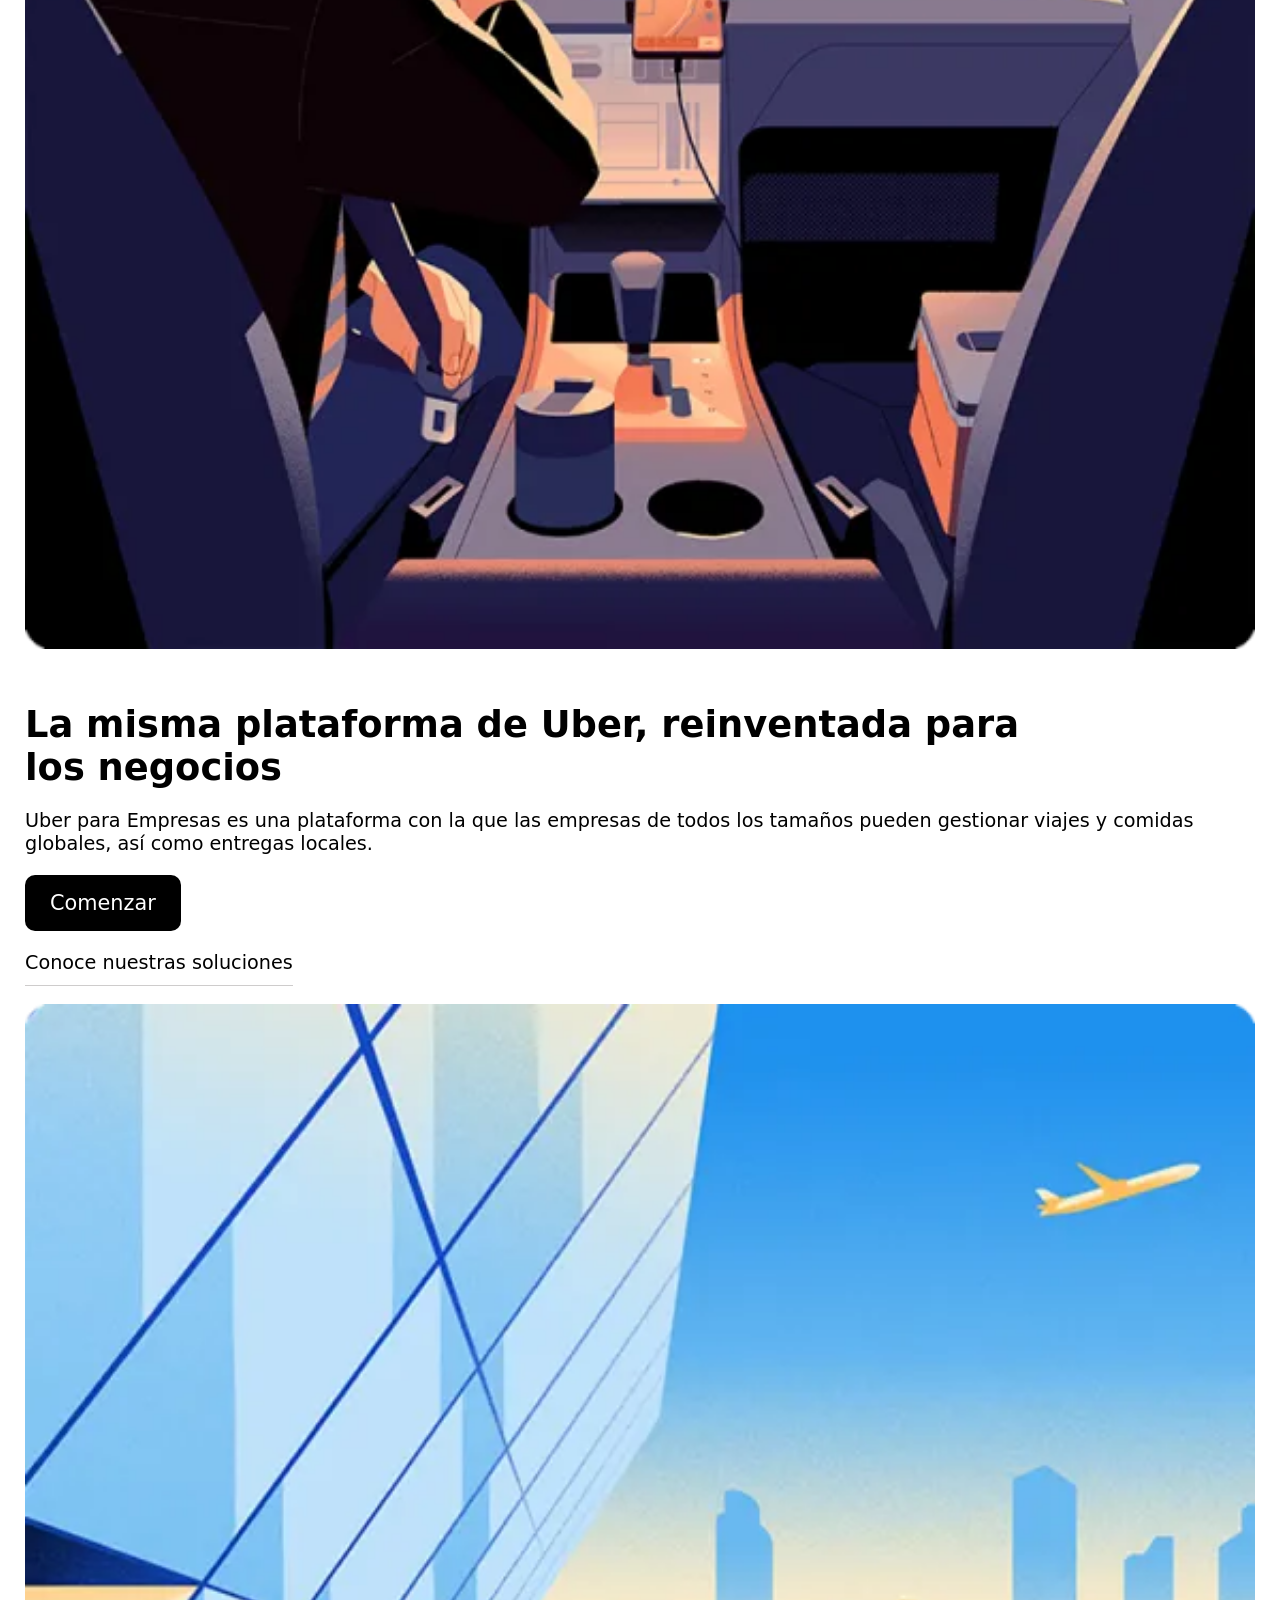
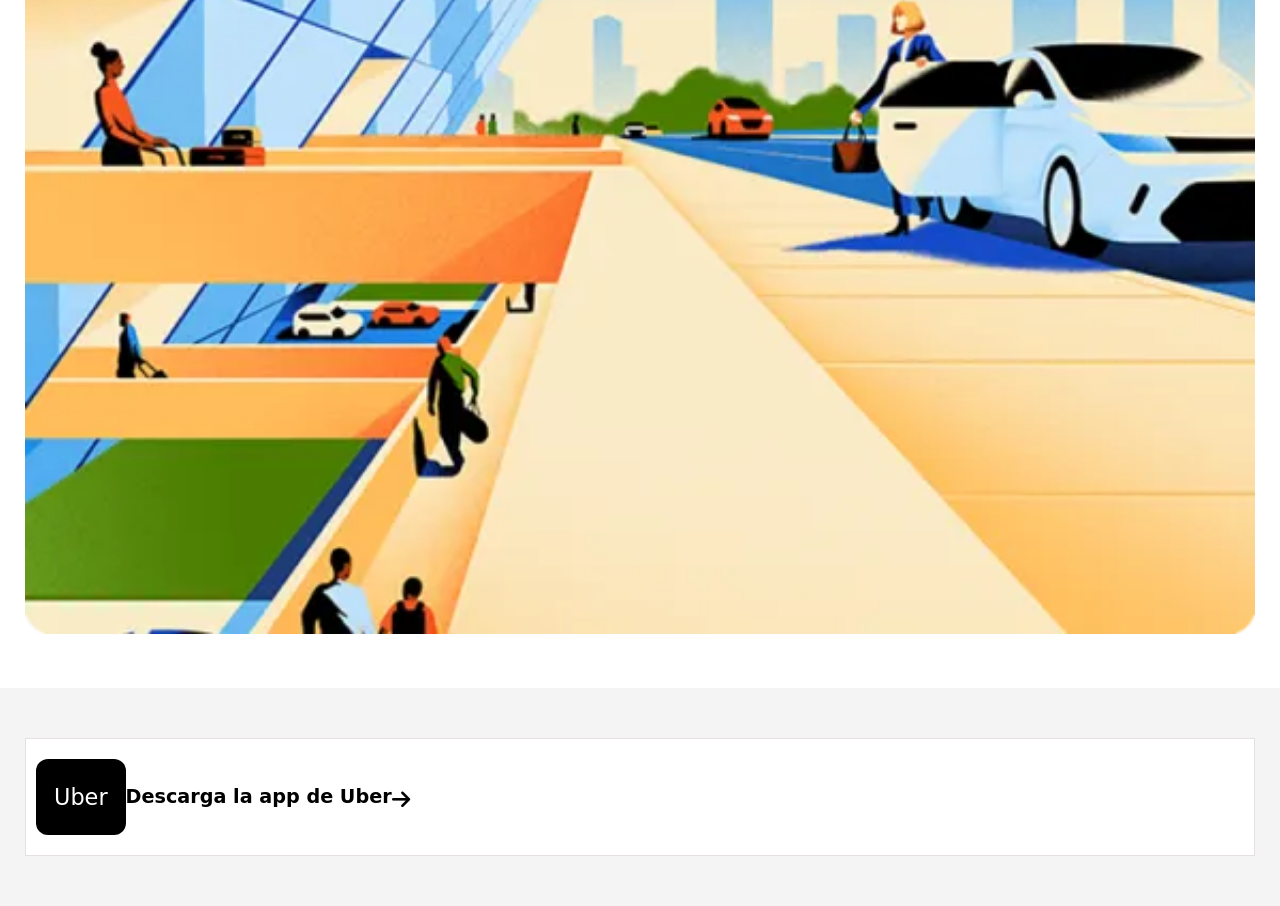
==== commit 03ad0662: "index:" ====
--- a/index.html
+++ b/index.html
@@ -11,7 +11,7 @@
   <!--Header section-->
   <header class="header">
     <div class="container__nav">
-      <h2 class="container__logo">PUPU</h2>
+      <h2 class="container__logo">Uber</h2>
       <nav class="navbar">
         <ul class="container__lists">
           <li class="lista"><a class="btn-s" href="#Iniciar_sesion">Inicia sesion</a>
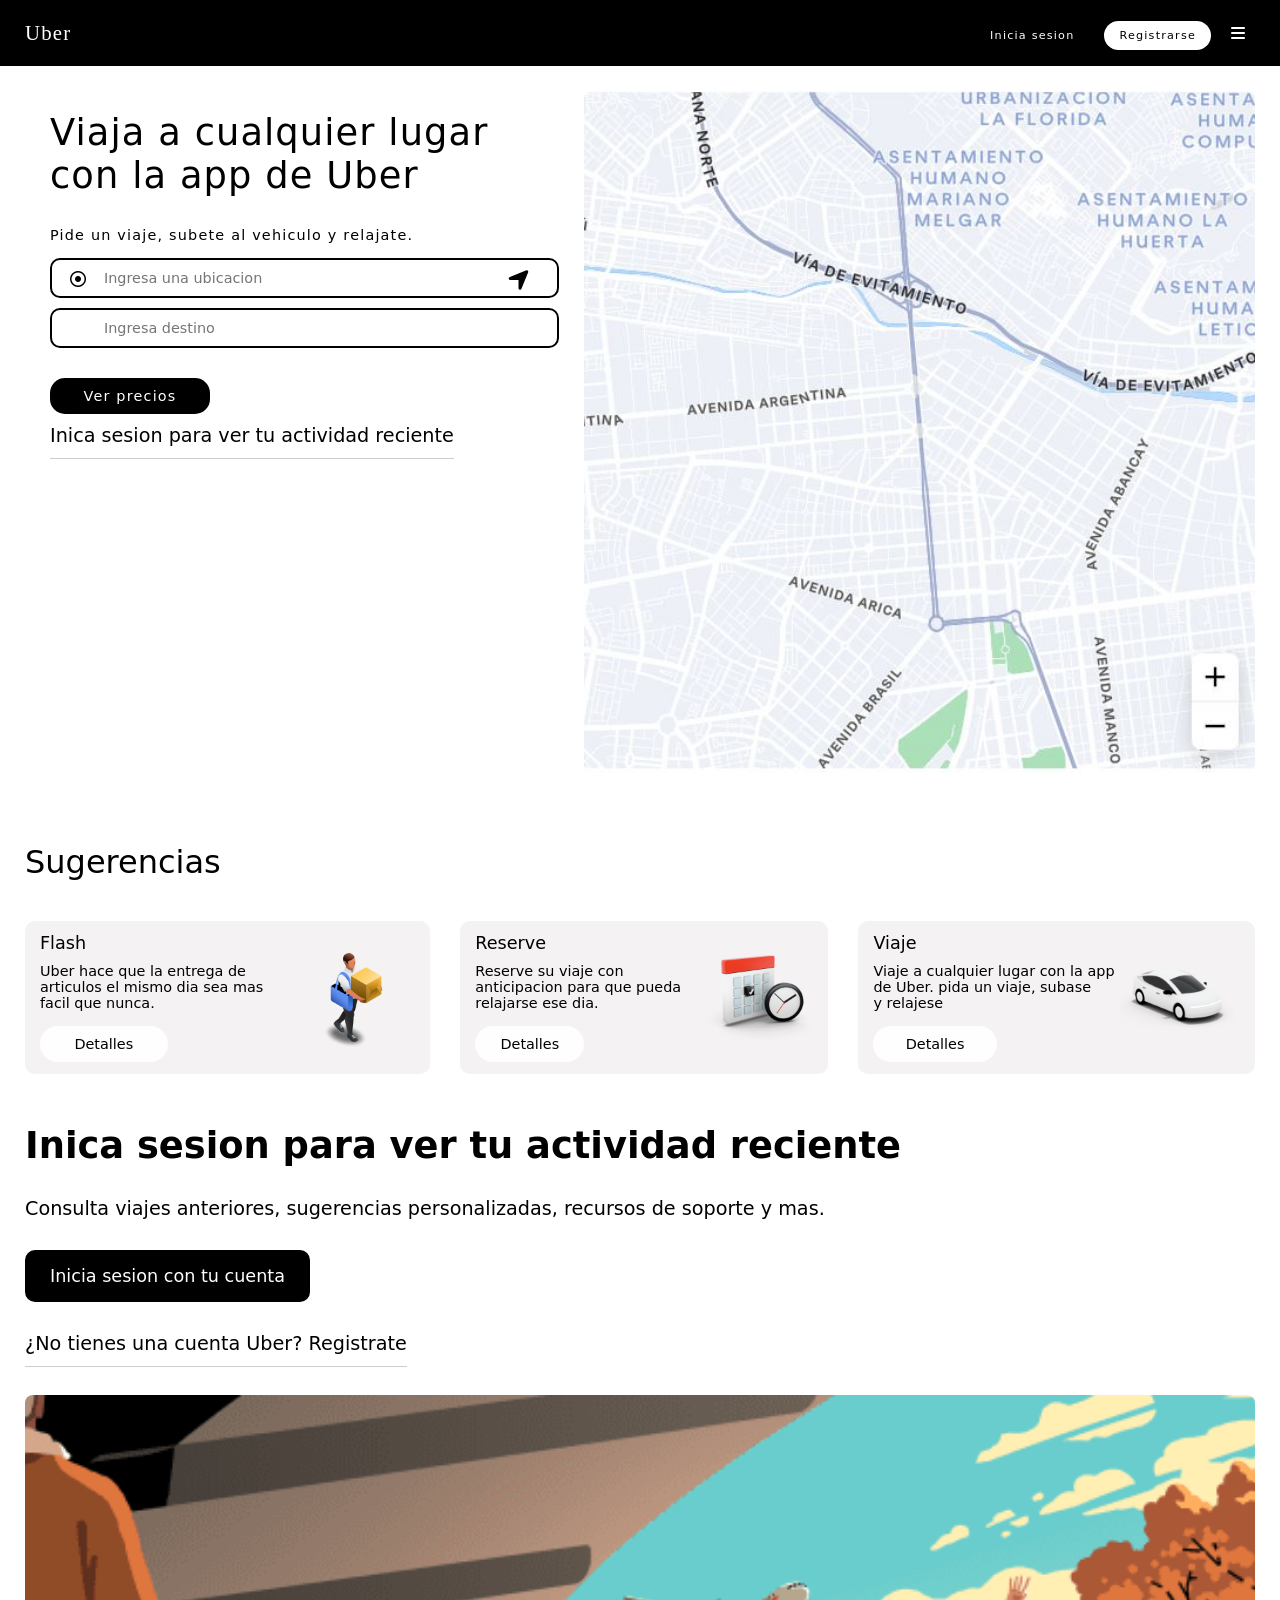
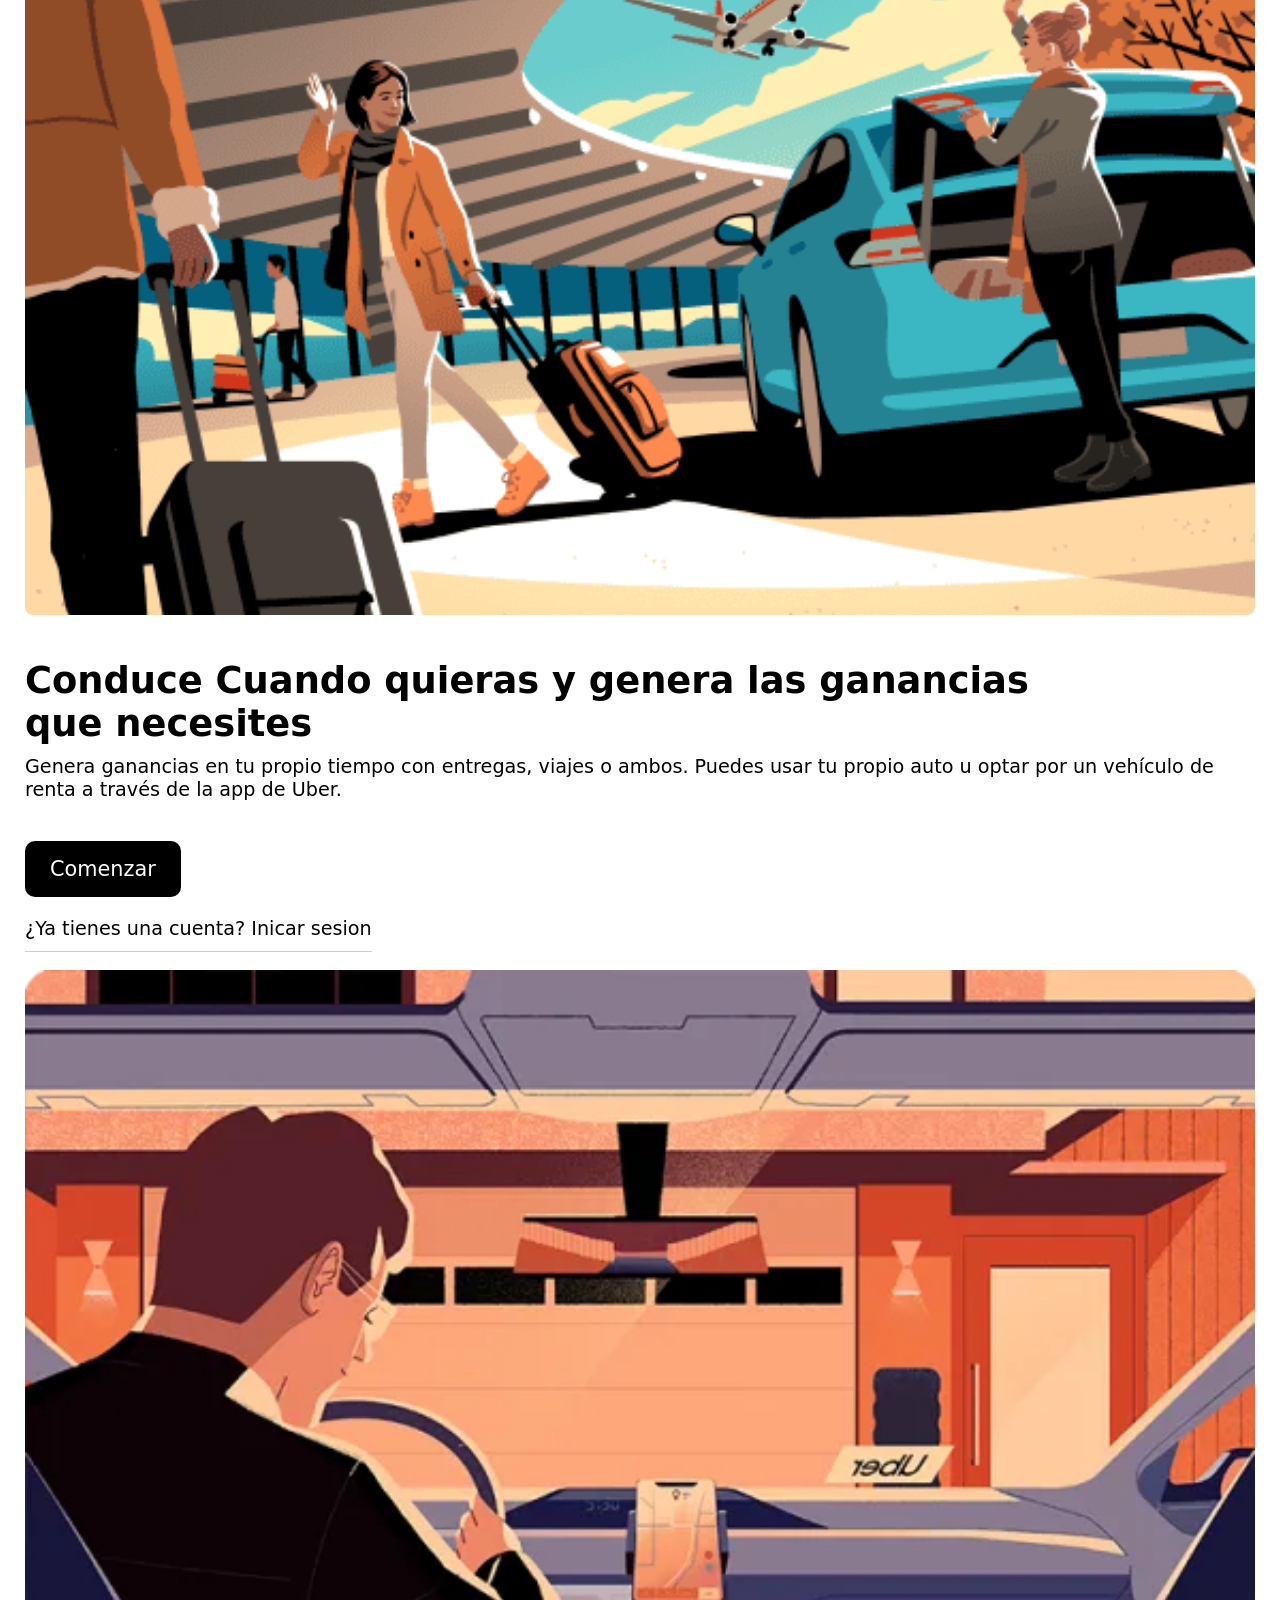
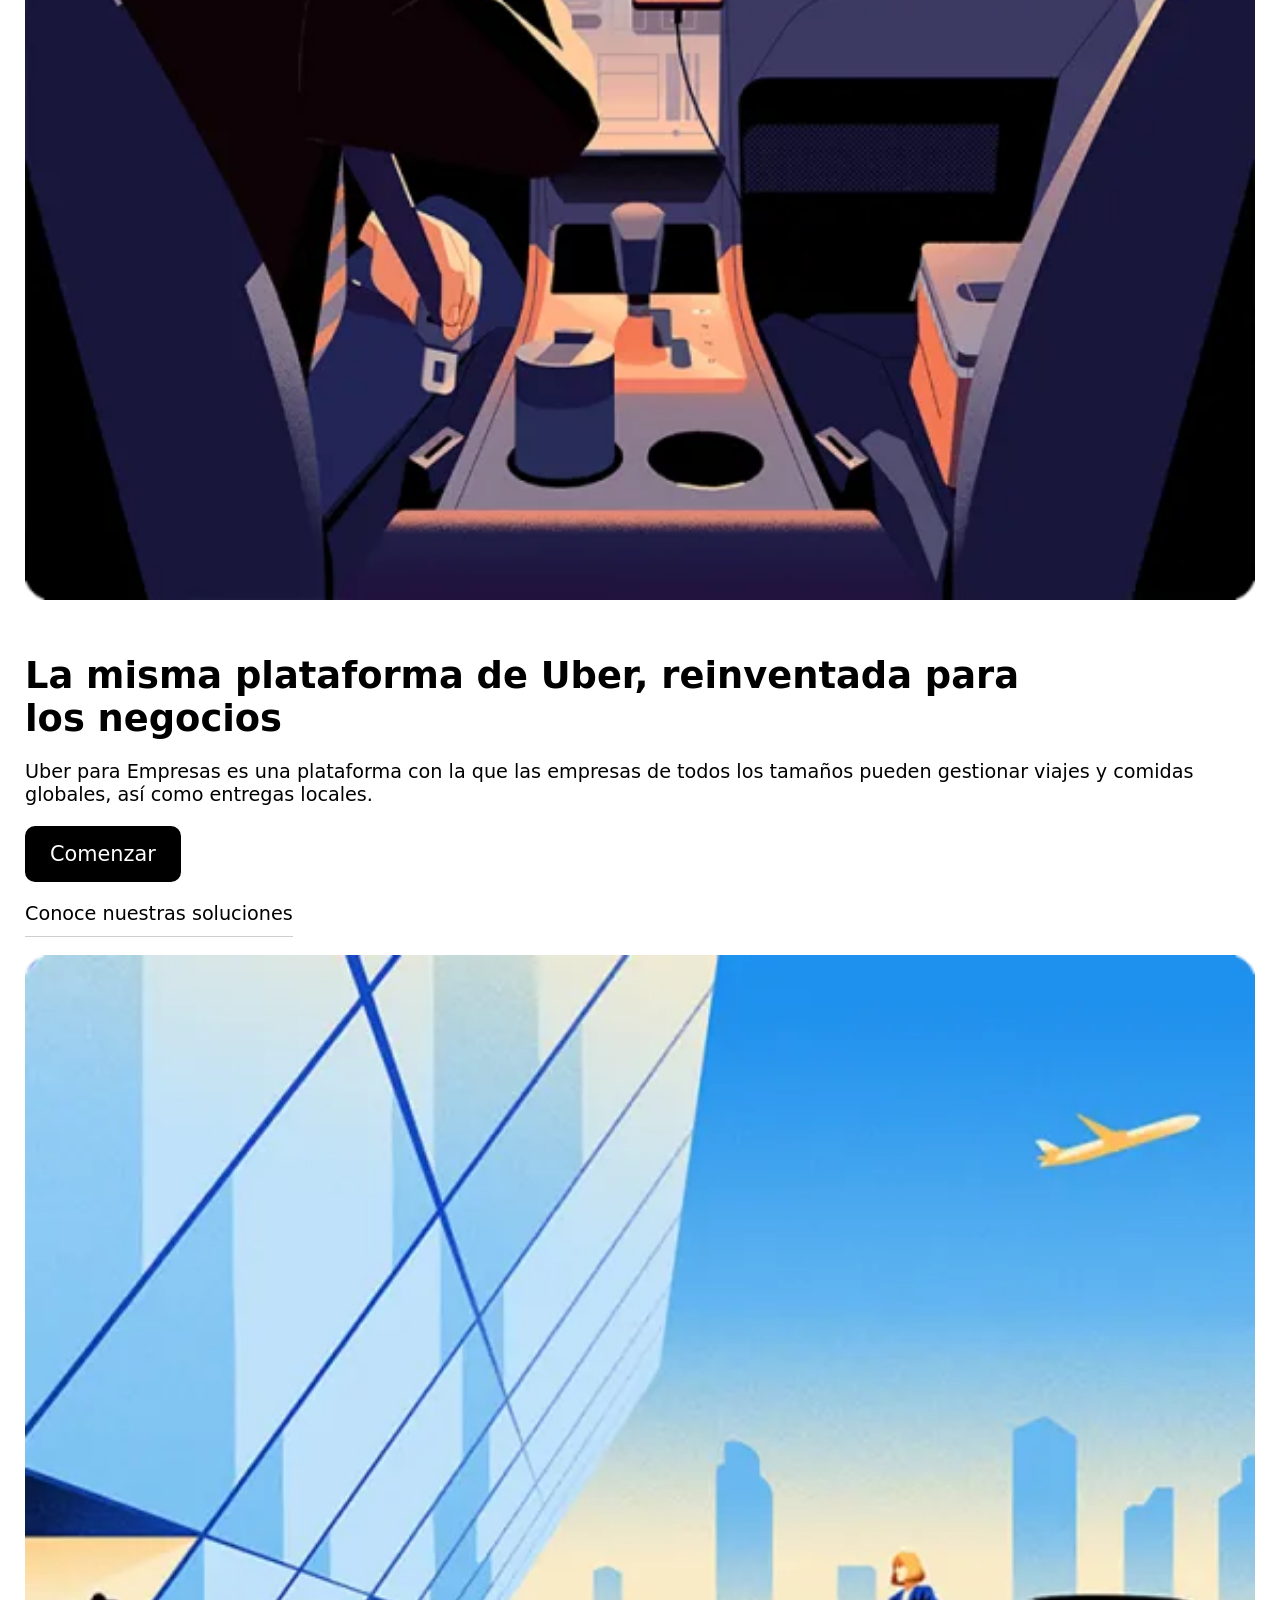
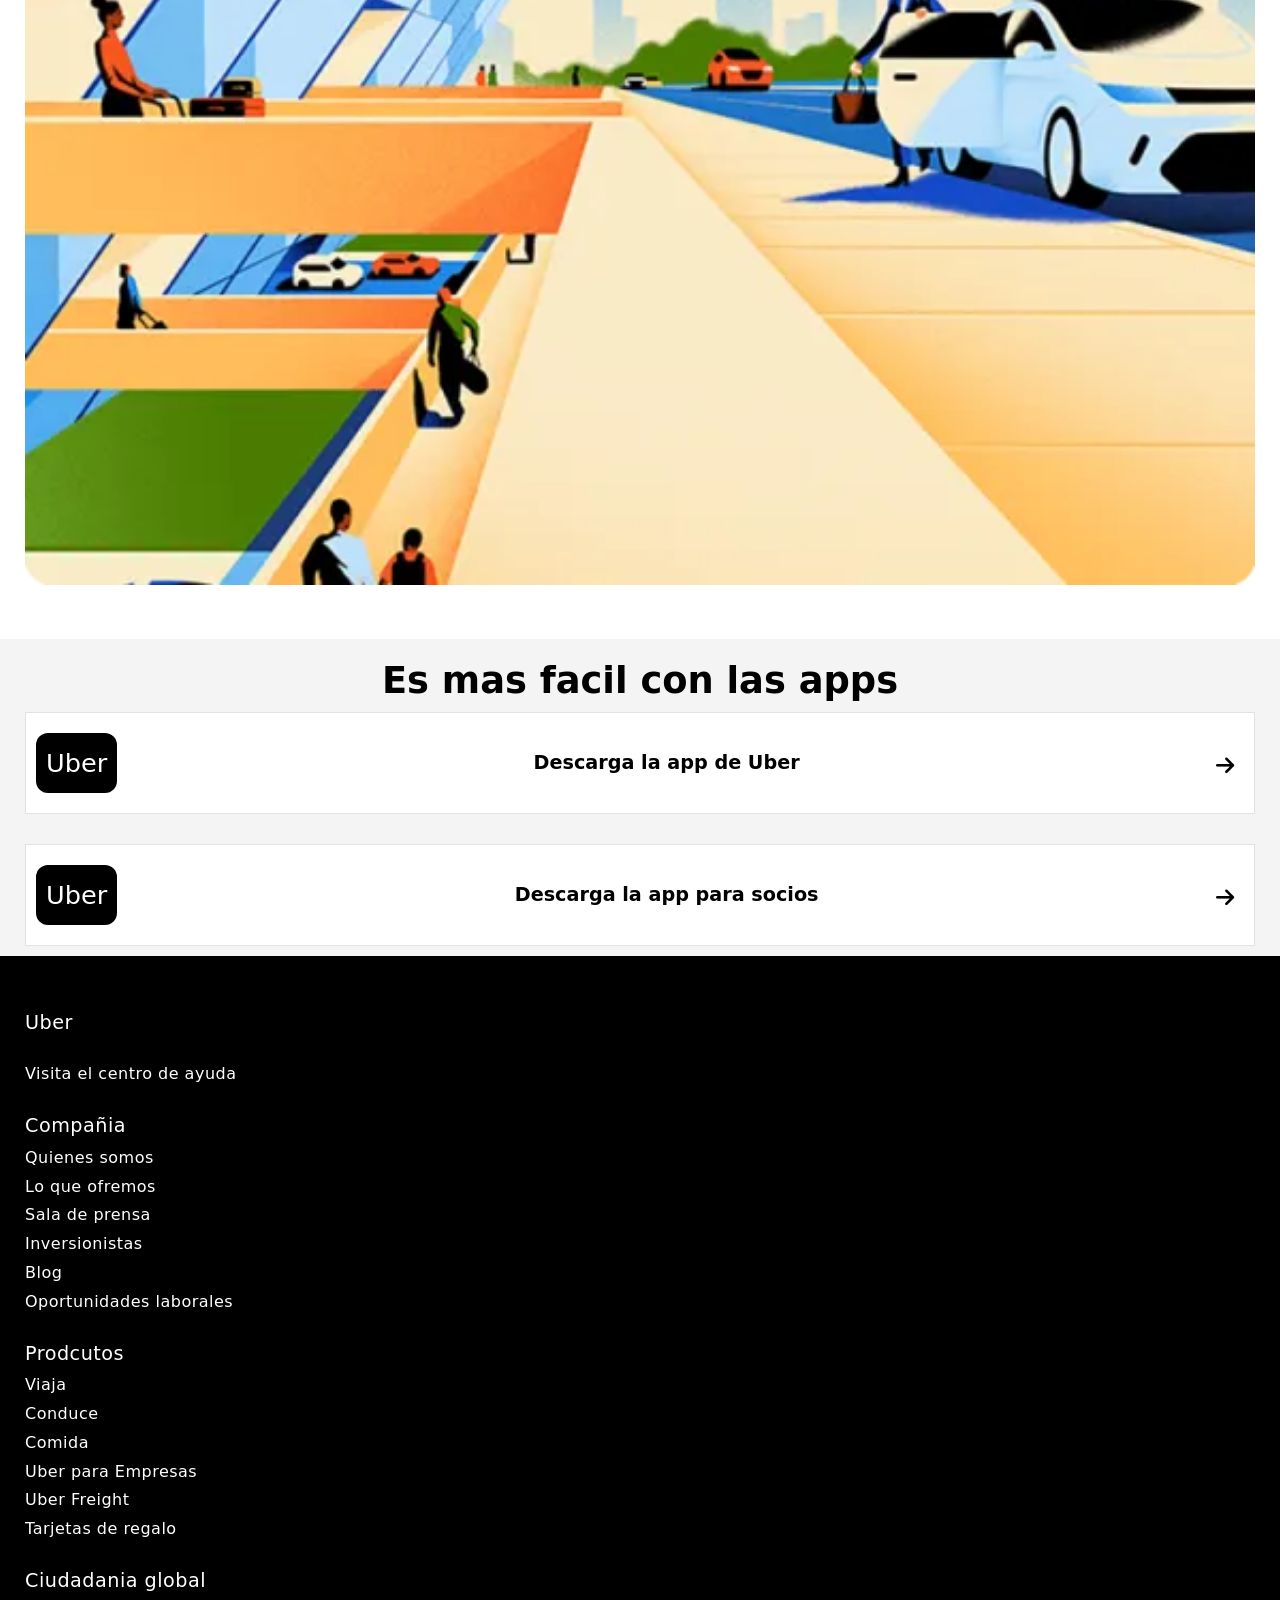
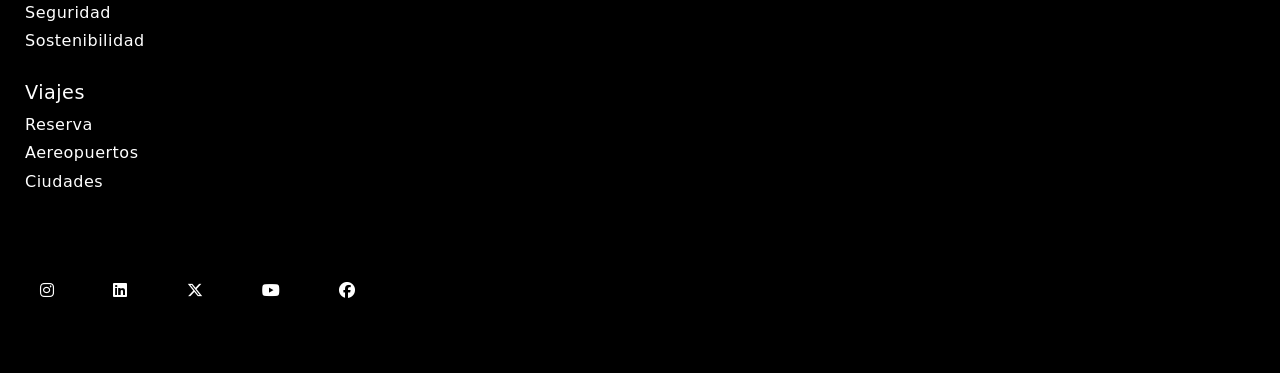
==== commit 48612373: "Se agrego el footer y parte del responsivo" ====
--- a/index.html
+++ b/index.html
@@ -40,50 +40,61 @@
     
     
     <main class="main__container">
-      <h1 class="titulo">Viaja a cualquier lugar con la app de Uber</h1>
-      <p class="parrafo_principal">Pide un viaje, subete al vehiculo y relajate.</p>
-      <div class="input__container">
-        <div class="input__container-i">
-          <label for="ubicacion">
-            <i class="fa-regular fa-dot-circle circulo"></i>
-            <i class="fa-solid fa-location-arrow arrow"></i>
-          </label>
-          <input id="ubicacion" class="input__item item1" type="text" name="ingrese ubicacion" placeholder="Ingresa una ubicacion">
+      <div class="main">
+        <h1 class="titulo">Viaja a cualquier lugar con la app de Uber</h1>
+        <p class="parrafo_principal">Pide un viaje, subete al vehiculo y relajate.</p>
+        <div class="input__container">
+          <div class="input__container-i">
+            <label for="ubicacion">
+              <i class="fa-regular fa-dot-circle circulo"></i>
+              <i class="fa-solid fa-location-arrow arrow"></i>
+            </label>
+            <input id="ubicacion" class="input__item item1" type="text" name="ingrese ubicacion" placeholder="Ingresa una ubicacion">
+          </div>
+          <input class="input__item item2" type="text" name="ingrese destino" placeholder="Ingresa destino">
         </div>
-        <input class="input__item item2" type="text" name="ingrese destino" placeholder="Ingresa destino">
+        <div class="precios"><a class="btn-p" href="#ver precios">Ver precios</a>
+        <a class="sesion__link">Inica sesion para ver tu actividad reciente</a>
+        </div>
       </div>
-      <div class="precios"><a class="btn-p" href="#ver precios">Ver precios</a></div>
+      <div class="map">
+        <img src="map.JPG">
+      </div>
       <picture>
         <img src="ridewith.jpg">
       </picture>
+      
     </main>
+    
     <section class="container__sugerencias">
       <h2 class="sugerencias__title">Sugerencias</h2>
-      <div class="sugerencias_card">
-        <div class="separador">
-          <h4 class="sugerencias__subtitle">Flash</h4>
-          <p>Uber hace que la entrega de articulos el mismo dia sea mas facil que nunca.</p>
-          <a href="#detalles">Detalles</a>
+      <div class="sugerencia-box">
+        <div class="sugerencias_card">
+          <div class="separador">
+            <h4 class="sugerencias__subtitle">Flash</h4>
+            <p>Uber hace que la entrega de articulos el mismo dia sea mas facil que nunca.</p>
+            <a href="#detalles">Detalles</a>
+          </div>
+          <div class="image"><img src="Courier.png" alt="courrier">
+          </div>
+        </div> 
+        <div class="sugerencias_card">
+          <div class="separador">
+            <h4 class="sugerencias__subtitle">Reserve</h4>
+            <p>Reserve su viaje con anticipacion para que pueda relajarse ese dia.</p>
+            <a href="#detalles">Detalles</a>
+          </div>
+          <div class="image"><img src="reserve_clock.png" alt="courrier">
+          </div>
         </div>
-        <div class="image"><img src="Courier.png" alt="courrier">
-        </div>
-      </div> 
-      <div class="sugerencias_card">
-        <div class="separador">
-          <h4 class="sugerencias__subtitle">Reserve</h4>
-          <p>Reserve su viaje con anticipacion para que pueda relajarse ese dia.</p>
-          <a href="#detalles">Detalles</a>
-        </div>
-        <div class="image"><img src="reserve_clock.png" alt="courrier">
-        </div>
-      </div>
-      <div class="sugerencias_card">
-        <div class="separador">
-          <h4 class="sugerencias__subtitle">Viaje</h4>
-          <p>Viaje a cualquier lugar con la app de Uber. pida un viaje, subase y relajese</p>
-          <a href="#detalles">Detalles</a>
-        </div>
-        <div class="image"><img src="ride.png" alt="courrier">
+        <div class="sugerencias_card">
+          <div class="separador">
+            <h4 class="sugerencias__subtitle">Viaje</h4>
+            <p>Viaje a cualquier lugar con la app de Uber. pida un viaje, subase y relajese</p>
+            <a href="#detalles">Detalles</a>
+          </div>
+          <div class="image"><img src="ride.png" alt="courrier">
+          </div>
         </div>
       </div>
     </section>
@@ -119,15 +130,67 @@
       </div>
     </section>
     <section class="container__download">
+      <h2 class="sesion__title"> Es mas facil con las apps</h2>
       <div class="card__download">
         <div class="title--uber">Uber</div>
         <h2 class="download__link"> Descarga la app de Uber</h2>
         <i class="fa-solid fa-arrow-right flecha"></i>
-
       </div>
-
     </section>
-    <footer>
+    <section class="container__download">
+      <div class="card__download">
+        <div class="title--uber">Uber</div>
+        <h2 class="download__link"> Descarga la app para socios </h2>
+        <i class="fa-solid fa-arrow-right flecha"></i>
+      </div>
+    </section>
+    <footer class="footer">
+      <h3 class="tit">Uber</h3>
+      <p class="parrafo">Visita el centro de ayuda</p>
+      <div class="container__lista">
+        <h3 class="tit">Compañia</h3>
+        <ul class="list">
+          <li class="list_item">Quienes somos</li>
+          <li class="list_item">Lo que ofremos</li>
+          <li class="list_item">Sala de prensa</li>
+          <li class="list_item">Inversionistas</li>
+          <li class="list_item">Blog</li>
+          <li class="list_item">Oportunidades laborales</li>
+        </ul>
+      </div>
+      <div class="container__lista">
+        <h3 class="tit">Prodcutos</h3>
+        <ul class="list">
+          <li class="list_item">Viaja</li>
+          <li class="list_item">Conduce</li>
+          <li class="list_item">Comida</li>
+          <li class="list_item">Uber para Empresas</li>
+          <li class="list_item">Uber Freight</li>
+          <li class="list_item">Tarjetas de regalo</li>
+        </ul>
+      </div>
+      <div class="container__lista">
+        <h3 class="tit">Ciudadania global</h3>
+        <ul class="list">
+          <li class="list_item">Seguridad</li>
+          <li class="list_item">Sostenibilidad</li>
+        </ul>
+      </div>
+      <div class="container__lista">
+        <h3 class="tit">Viajes</h3>
+        <ul class="list">
+          <li class="list_item">Reserva</li>
+          <li class="list_item">Aereopuertos</li>
+          <li class="list_item">Ciudades</li>
+        </ul>
+      </div>
+      <div class="iconos">
+        <i class="fa-brands fa-instagram"></i>
+        <i class="fa-brands fa-linkedin"></i>
+        <i class="fa-brands fa-x-twitter"></i>
+        <i class="fa-brands fa-youtube"></i>
+        <i class="fa-brands fa-facebook"></i>
+      </div>
 
     </footer>
   
--- a/styles.css
+++ b/styles.css
@@ -192,10 +192,14 @@
     background: black;
     padding-bottom: 40px;
 }
+.map{
+    display: none;
+}
+
 .titulo{
     text-wrap: pretty;
     color: white;
-    letter-spacing: 1.2px;
+    letter-spacing: 1.1px;
     font-weight: 500;
     font-size: 2.3rem;
     padding: 20px 25px 15px 25px;
@@ -204,7 +208,7 @@
     color: rgb(240, 232, 232);
     letter-spacing: 1.2px;
     font-weight: 500;
-    font-size: 1rem;
+    font-size: .9rem;
     padding: 15px 25px;
 }
 .input__container{
@@ -216,7 +220,7 @@
     padding: 0px 25px;
 }
 .input__item{
-    font-size: 1rem;
+    font-size: .9rem;
     border-radius: 7px;
     padding: 10px 10px 10px 50px;
     border: 2px solid black;
@@ -266,7 +270,7 @@
     color:black;
     border-radius: 15px;
     letter-spacing: 1.2px;
-    font-size: 1rem;
+    font-size: .9rem;
     font-weight: 500;
     padding: 10px 15px;
     background: white;
@@ -292,7 +296,62 @@
     object-fit: cover;
     border-radius: 8px;
 }
-/*ends/*
+.precios .sesion__link{
+    display: none;
+}
+.sugerencia-box{
+    display: flex;
+    flex-direction: column;
+    gap:30px;
+}
+/*ends*/
+@media (min-width: 820px)
+{
+    .main__container{
+        background: white;
+        padding: 25px;
+
+    }
+    .sugerencia-box{
+        flex-direction: row;
+    }
+    .precios .sesion__link{
+        display: flex;
+    }
+    .titulo, .parrafo_principal{
+        color: black;
+    }
+    .map{
+        display: flex;
+        object-fit: cover;
+        width: 85%;
+    }
+    .btn-p{
+        background: black;
+        color: white;
+        max-width:30% ;
+    }
+    .btn-p:hover{
+        background: rgba(7, 7, 7, 0.918);
+
+    }
+    .precios{
+        display: flex;
+        flex-direction: column;
+        gap:10px;
+    }
+    .main__container{
+        flex-direction: row;
+        justify-content: space-between;
+    }
+    .main{
+        min-width: calc(30%);
+    }
+    picture{
+        display: none;
+    }
+    
+}
 
 /*second section*/
 .container__sugerencias{
@@ -306,7 +365,7 @@
 .sugerencias_card{
     background: rgba(235, 232, 232, 0.568);
     border-radius: 10px;
-    padding: 15px 15px 20px 15px;
+    padding: 12px 15px 12px 15px;
     display: flex;
     justify-content: space-between;
     align-items: center;
@@ -344,7 +403,7 @@
     object-fit: cover;
 }
 .image img{
-    width: 140px;
+    width: 120px;
 }
 .separador > a:hover{
     background: rgb(252, 249, 249);
@@ -458,7 +517,8 @@
     justify-content: center;
     background: rgb(245, 244, 244);
     align-items: center;
-    padding: 50px 25px;
+    gap: 10px;
+    padding: 20px 25px 10px 25px;
     margin: auto;
 }
 .card__download{
@@ -466,36 +526,92 @@
     width: 100%;
     min-height: 100px;
     max-height: 150px;
-    padding: 20px 10px;
+    padding: 20px 20px 20px 10px;
+    gap: 10px;
     display: flex;
     align-items: center;
     border: 1px solid rgb(230, 224, 224);
     background: white;
-    justify-content: stretch;
+    justify-content: space-between;
+    cursor: pointer;
   
 }
 .download__link{
     font-size: 1.2rem;
     font-weight: bold;
-    text-align: center;
+    width: fit-content;
 }
 .flecha{
     text-align: center;
     font-size: 1.3rem;
     cursor: pointer;
     margin-top: 5px;
-    transition: transform 0.7s ease-in-out;
-}
-.flecha:hover{
-    transform: translateX(20px) ;
-}
-
+    transition: transform 0.6s ease-in-out;
+}
+.card__download:hover .flecha{
+    transform: translateX(10px) ;
+}
 
 .title--uber{
     background: black;
     color: white;
-    padding: 25px 18px;
-    font-weight: 500;
-    font-size: 1.4rem;
+    padding: 15px 10px;
+    font-weight: 500;
+    font-size: 1.6rem;
     border-radius: 12px;
 }
+/*ends download section*/
+
+/*footer section*/
+.footer{
+    color: white;
+    padding: 50px 25px 10px 25px;
+    background: black;
+    display: flex;
+    flex-direction: column;
+    gap: 20px;
+    letter-spacing: .5px;
+    line-height: 1.8;
+}
+.tit{
+    font-weight: 500;
+    font-size: 1.2rem;
+}
+.list_item{
+    width: fit-content;
+}
+.parrafo{
+    width: fit-content;
+}
+.parrafo:hover{
+    text-decoration: underline;
+    text-underline-offset: 5px;
+    cursor: pointer;
+    color: rgba(221, 217, 217, 0.808);
+}
+.list_item:hover{
+    cursor: pointer;
+    color: rgba(221, 217, 217, 0.808);
+    
+
+}
+.iconos{
+    display: flex;
+    justify-content: start;
+    gap: 1.8rem;
+    padding-top: 50px;
+    padding-bottom: 50px;
+    padding-right: 20px;
+}
+.iconos i {
+    padding: 15px;
+    border-radius: 10px;
+}
+.iconos i:hover{
+    background: rgba(90, 88, 88, 0.808);
+    cursor: pointer;
+
+}
+html{
+    scroll-behavior: smooth;
+}
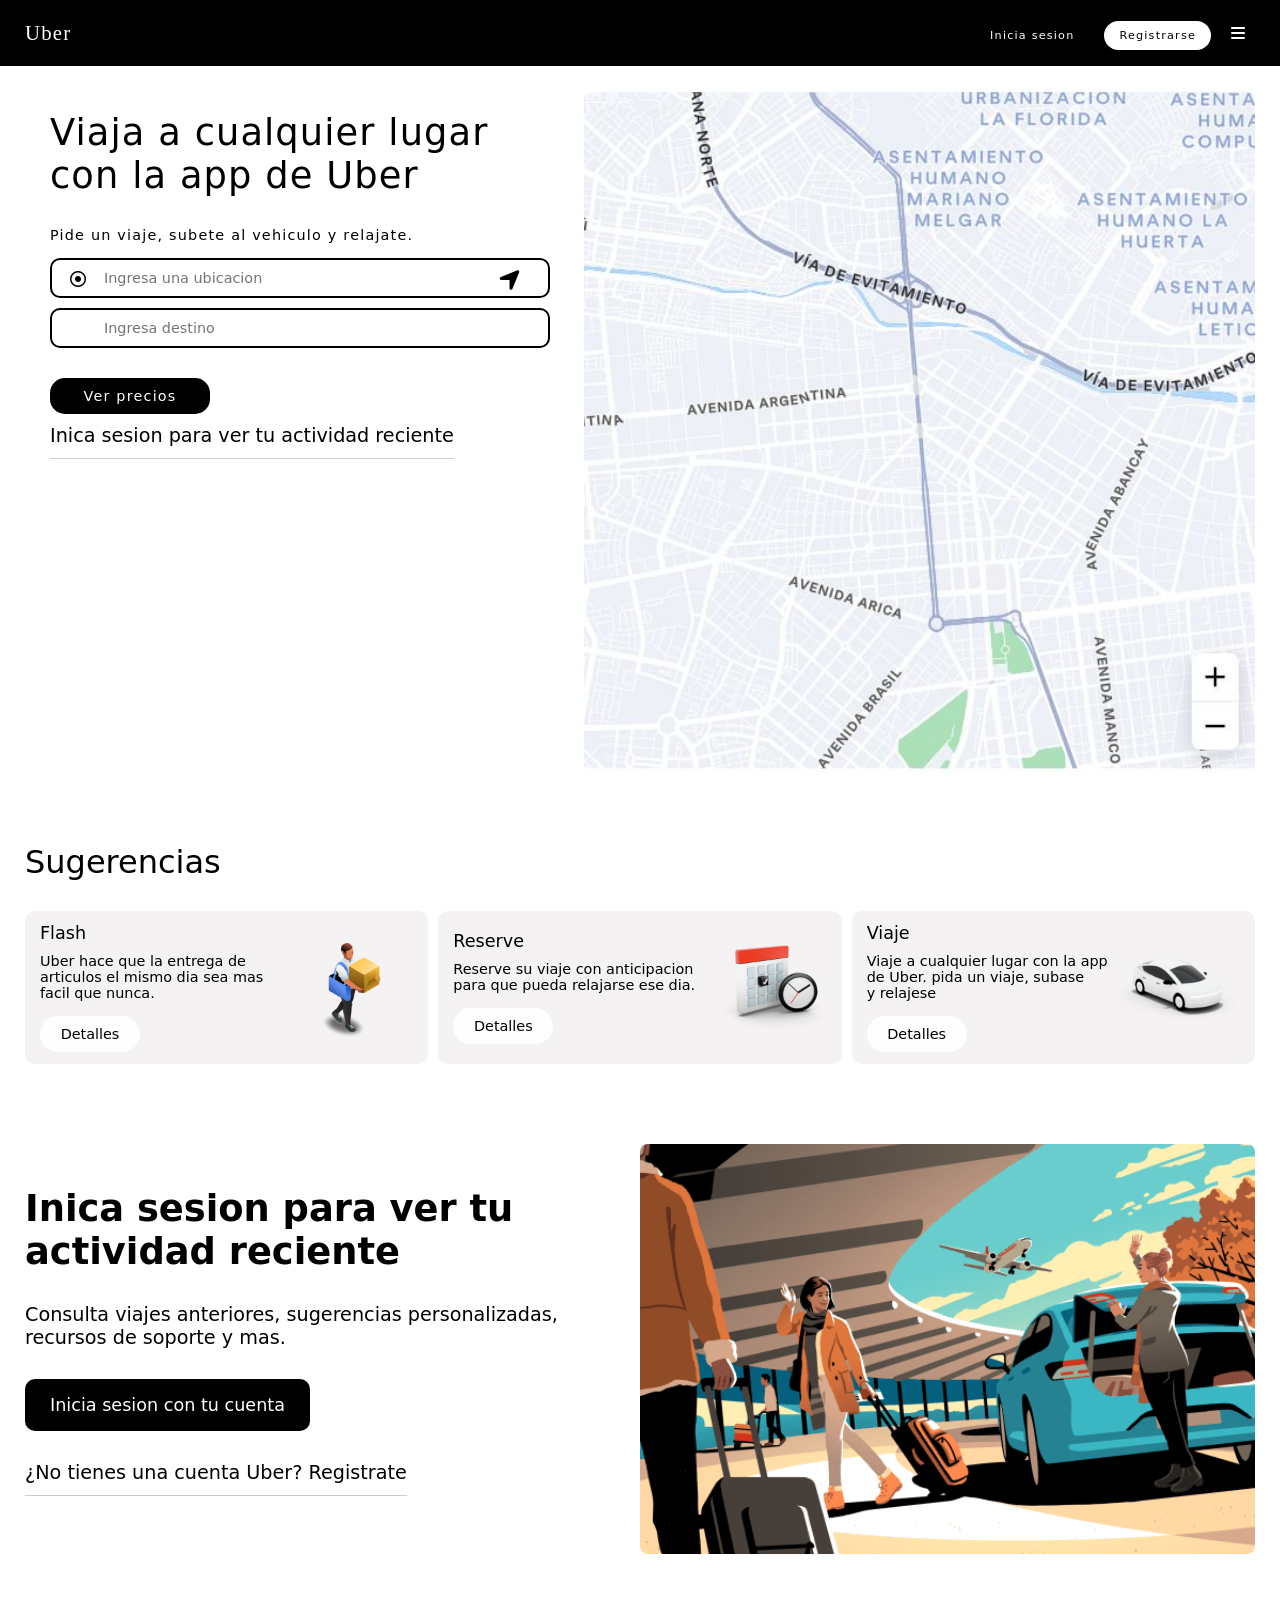
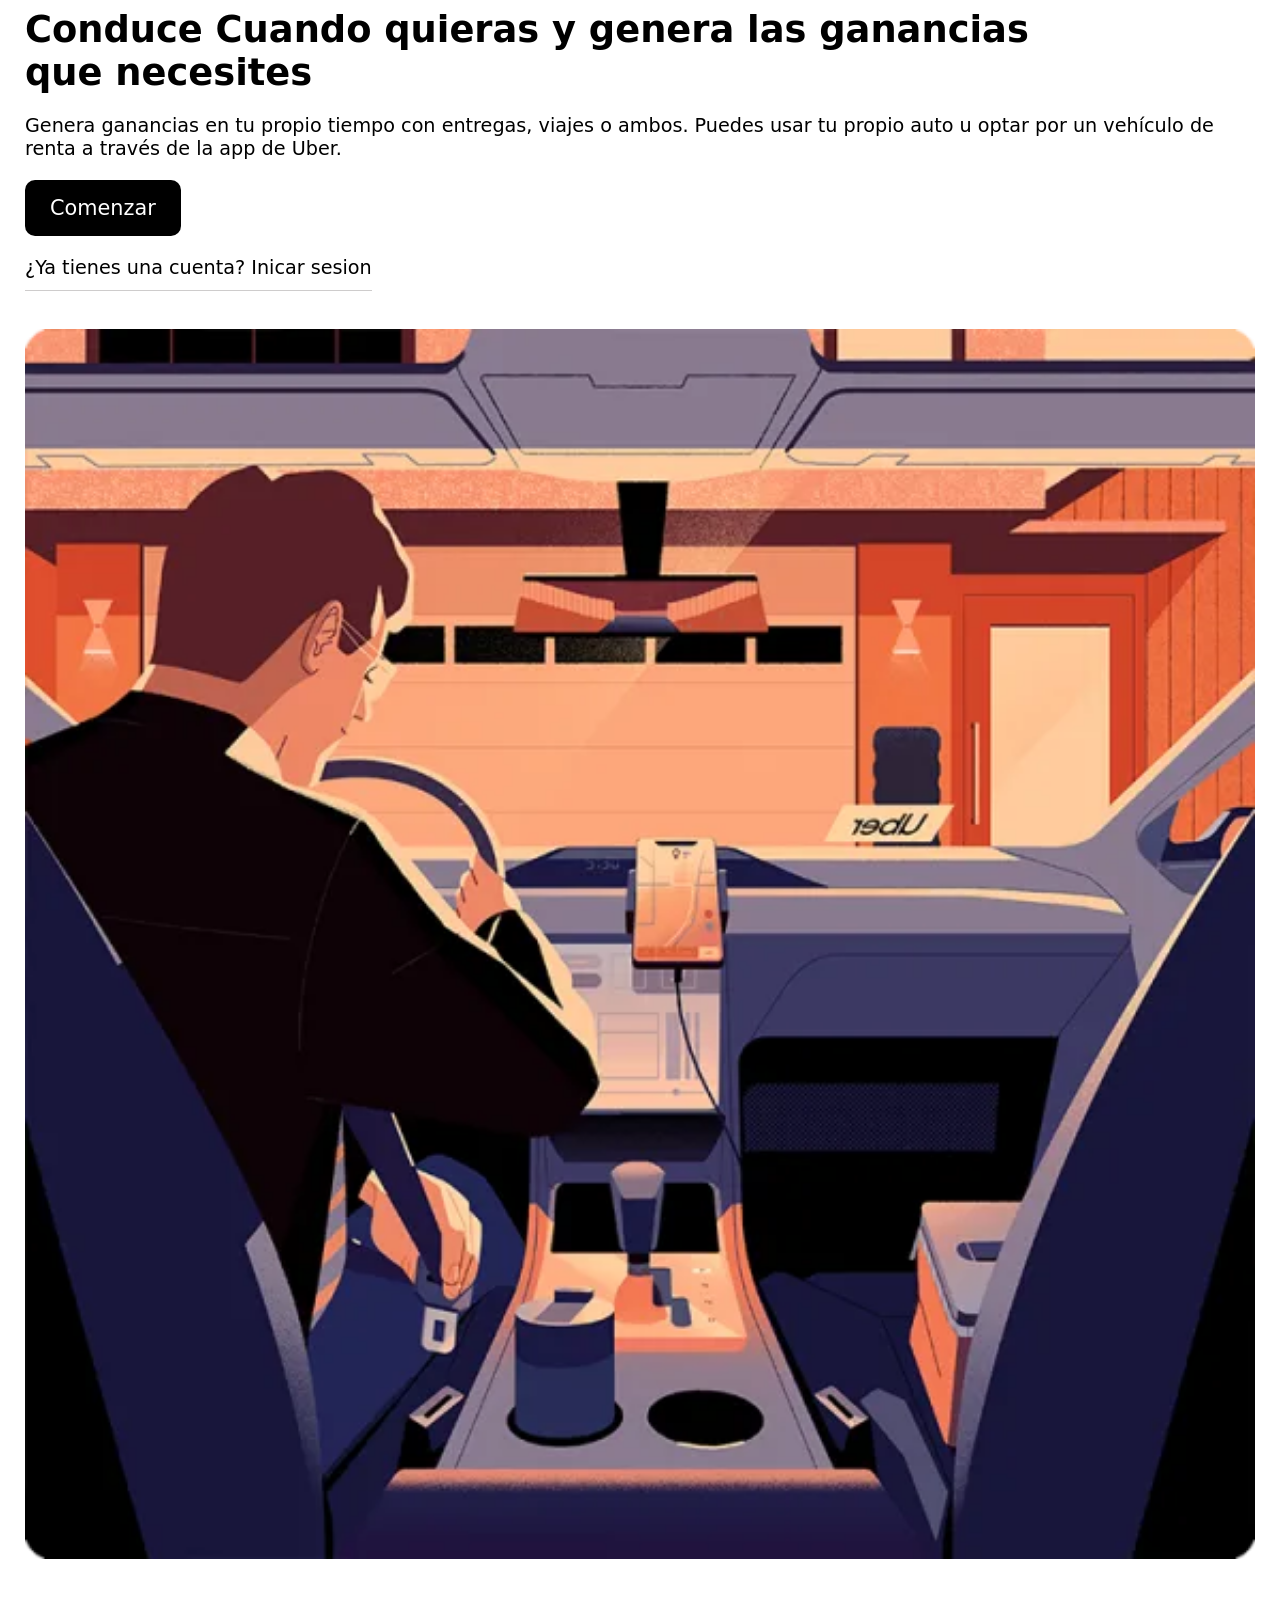
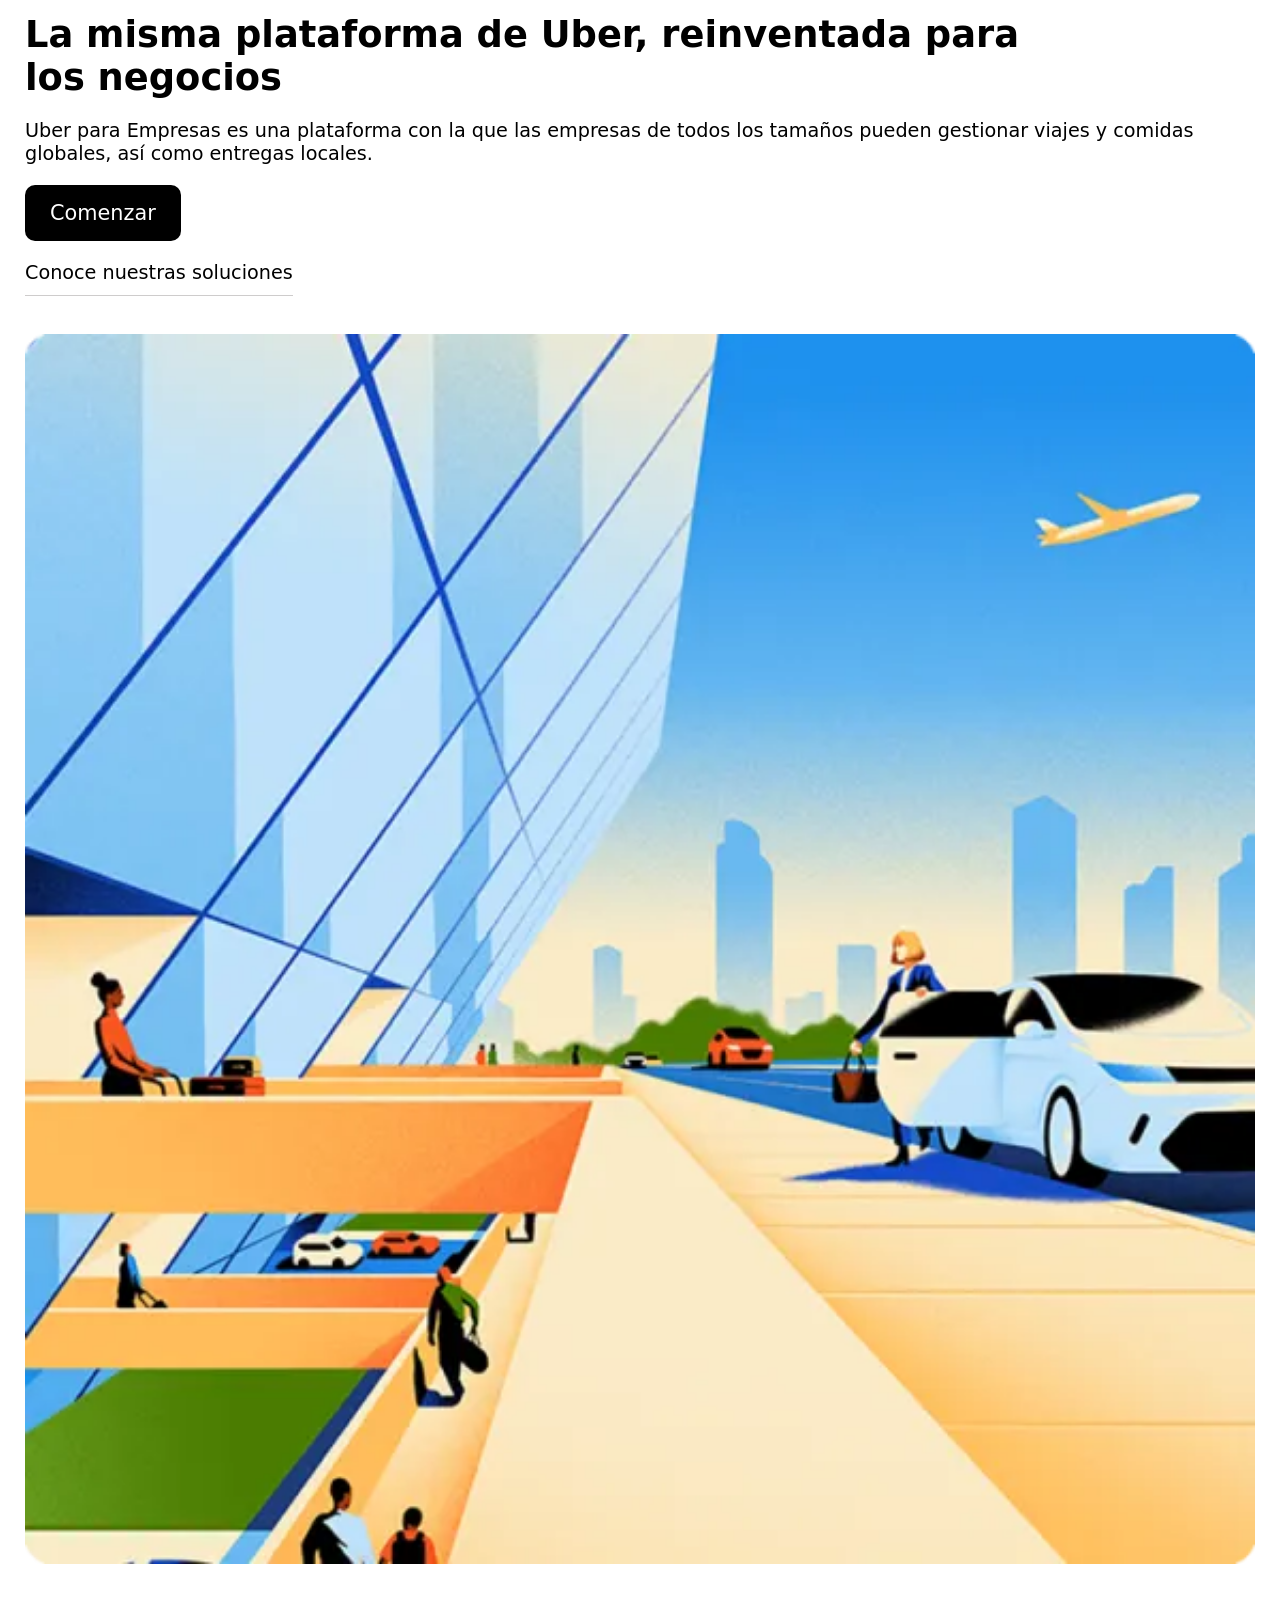
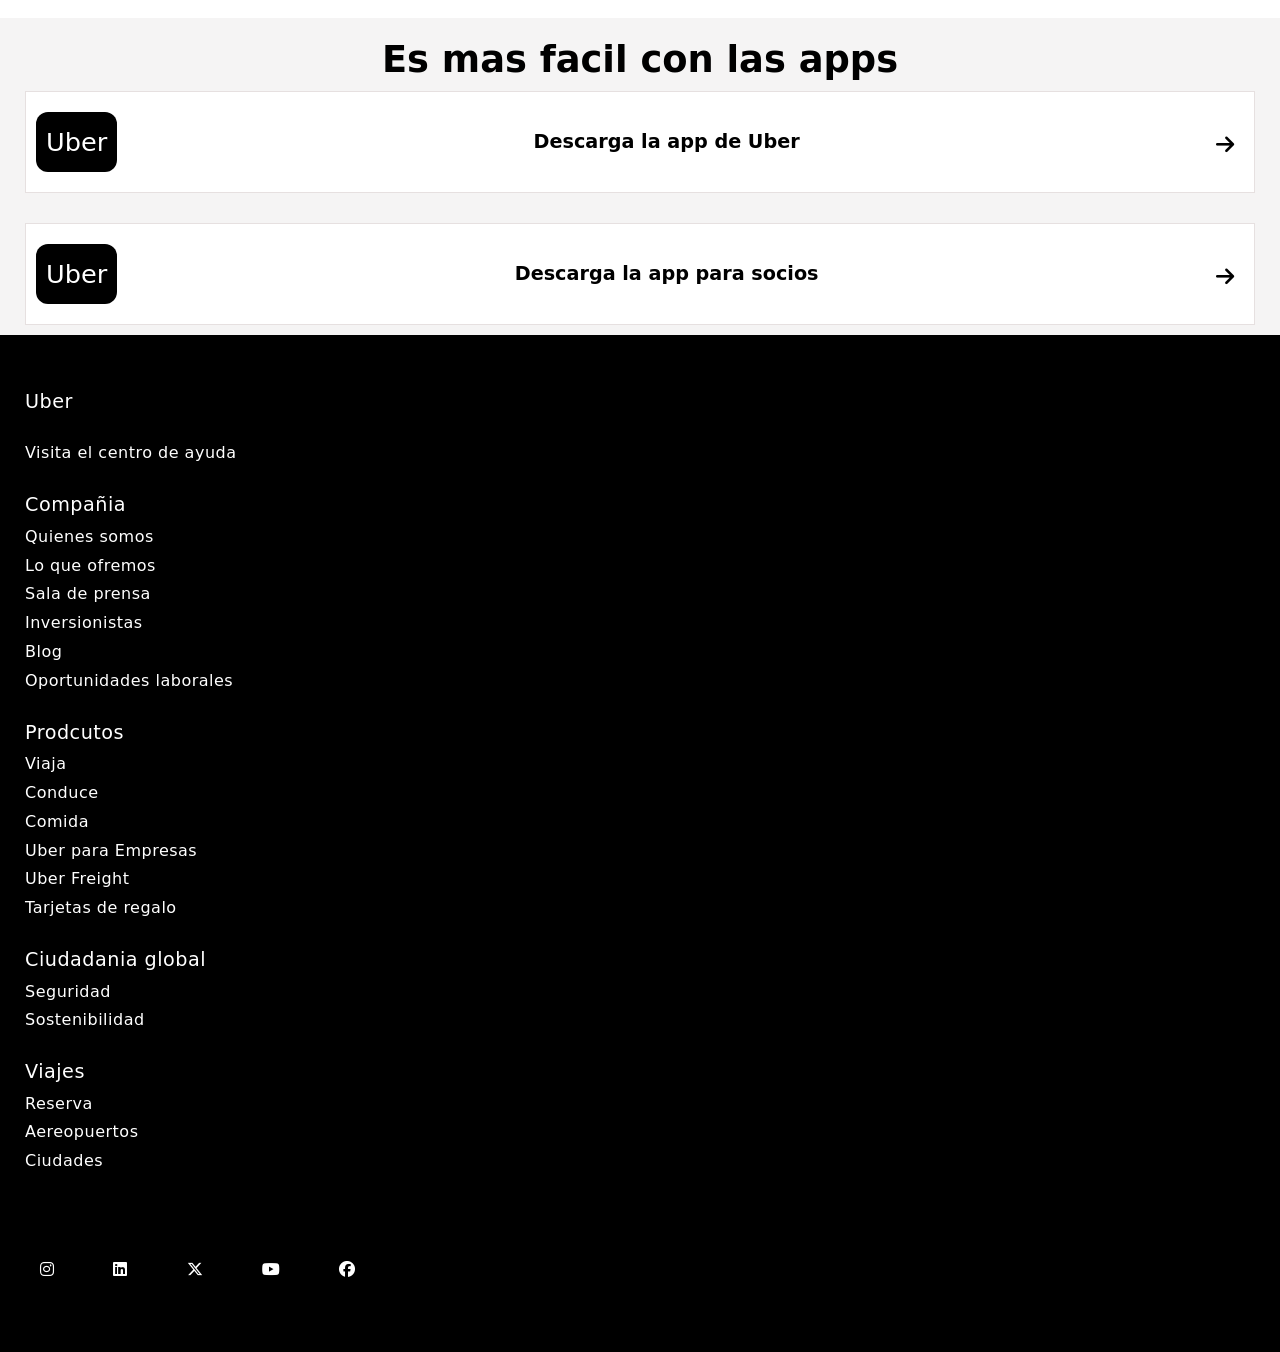
==== commit 02b31bc3: "se hizo responsivo la section de sesion" ====
--- a/index.html
+++ b/index.html
@@ -98,11 +98,13 @@
         </div>
       </div>
     </section>
-    <section class="container__sesion">
-      <h2 class="sesion__title">Inica sesion para ver tu actividad reciente</h2>
-      <p class="sesion__subtitle">Consulta viajes anteriores, sugerencias personalizadas, recursos de soporte y mas.</p>
-      <a class="sesion__btn">Inicia sesion con tu cuenta</a>
-      <a class="sesion__link">¿No tienes una cuenta Uber? Registrate<a>
+    <section class="sep">
+      <div class="container__sesion">
+          <h2 class="sesion__title">Inica sesion para ver tu actividad reciente</h2>
+          <p class="sesion__subtitle">Consulta viajes anteriores, sugerencias personalizadas, recursos de soporte y mas.</p>
+          <a class="sesion__btn">Inicia sesion con tu cuenta</a>
+          <a class="sesion__link">¿No tienes una cuenta Uber? Registrate</a>
+      </div>
       <div class="container__img">
            <img src="Airport-Fall.jpg" alt="airport-arrive">
       </div>
--- a/styles.css
+++ b/styles.css
@@ -91,7 +91,7 @@
     height: 0;
     overflow: hidden;
     top:4.2rem;
-    width: 100vw;
+    width: 100dvw;
     z-index: 10;
     animation: mover-menu 0.1s ease-out;
     animation-fill-mode: both;
@@ -218,7 +218,10 @@
     width: 100%;
     gap: 10px;
     padding: 0px 25px;
-}
+    max-width:550px;
+
+}
+
 .input__item{
     font-size: .9rem;
     border-radius: 7px;
@@ -301,17 +304,30 @@
 }
 .sugerencia-box{
     display: flex;
-    flex-direction: column;
-    gap:30px;
+    justify-content: center;
+    flex-direction: column;
+    width: 100%;
+    gap: 10px;
 }
 /*ends*/
 @media (min-width: 820px)
 {
+
+    .sep{
+        display: flex;
+        justify-content:space-between;
+        align-items: center;
+    }
+    .container__img{
+        padding: 0;
+        width: 100%;
+    }
     .main__container{
         background: white;
         padding: 25px;
 
     }
+
     .sugerencia-box{
         flex-direction: row;
     }
@@ -350,7 +366,6 @@
     picture{
         display: none;
     }
-    
 }
 
 /*second section*/
@@ -358,16 +373,22 @@
     display: flex;
     flex-direction: column;
     justify-content: center;
-    gap: 30px;
+    align-items: center;
+    gap: 20px;
     padding: 45px 25px 50px 25px;
     background: white;
+    width: 100%;
+}
+.container__sugerencias > h2{
+    align-self: start;
 }
 .sugerencias_card{
     background: rgba(235, 232, 232, 0.568);
     border-radius: 10px;
     padding: 12px 15px 12px 15px;
     display: flex;
-    justify-content: space-between;
+    width: clamp(120px, 100%, 680px);
+    justify-content: center;
     align-items: center;
 }
 .sugerencias__title{
@@ -388,7 +409,7 @@
 .separador > a{
     font-size: 0.9rem;
     padding: 10px 10px;
-    width: 50%;
+    width: clamp(100px,25%,120px);
     background: rgba(255, 255, 255, 0.952);
     text-align: center;
     color: black;
@@ -415,9 +436,11 @@
     display: flex;
     flex-direction: column;
     justify-content: center;
-    padding: 0px 25px 40px 25px;
     gap: 30px;
-    background-color: white;
+    width: 100%;
+}
+.sep{
+    padding: 10px 25px 50px 25px;
 }
 .sesion__title{
     font-size: 2.3rem;
@@ -478,8 +501,10 @@
 .sesion__btn:hover{
     background-color: rgba(15, 15, 15, 0.863);
 }
+
 .container__img{
     object-fit: cover;
+    padding-top: 20px;
 }
 /*session 2*/
 
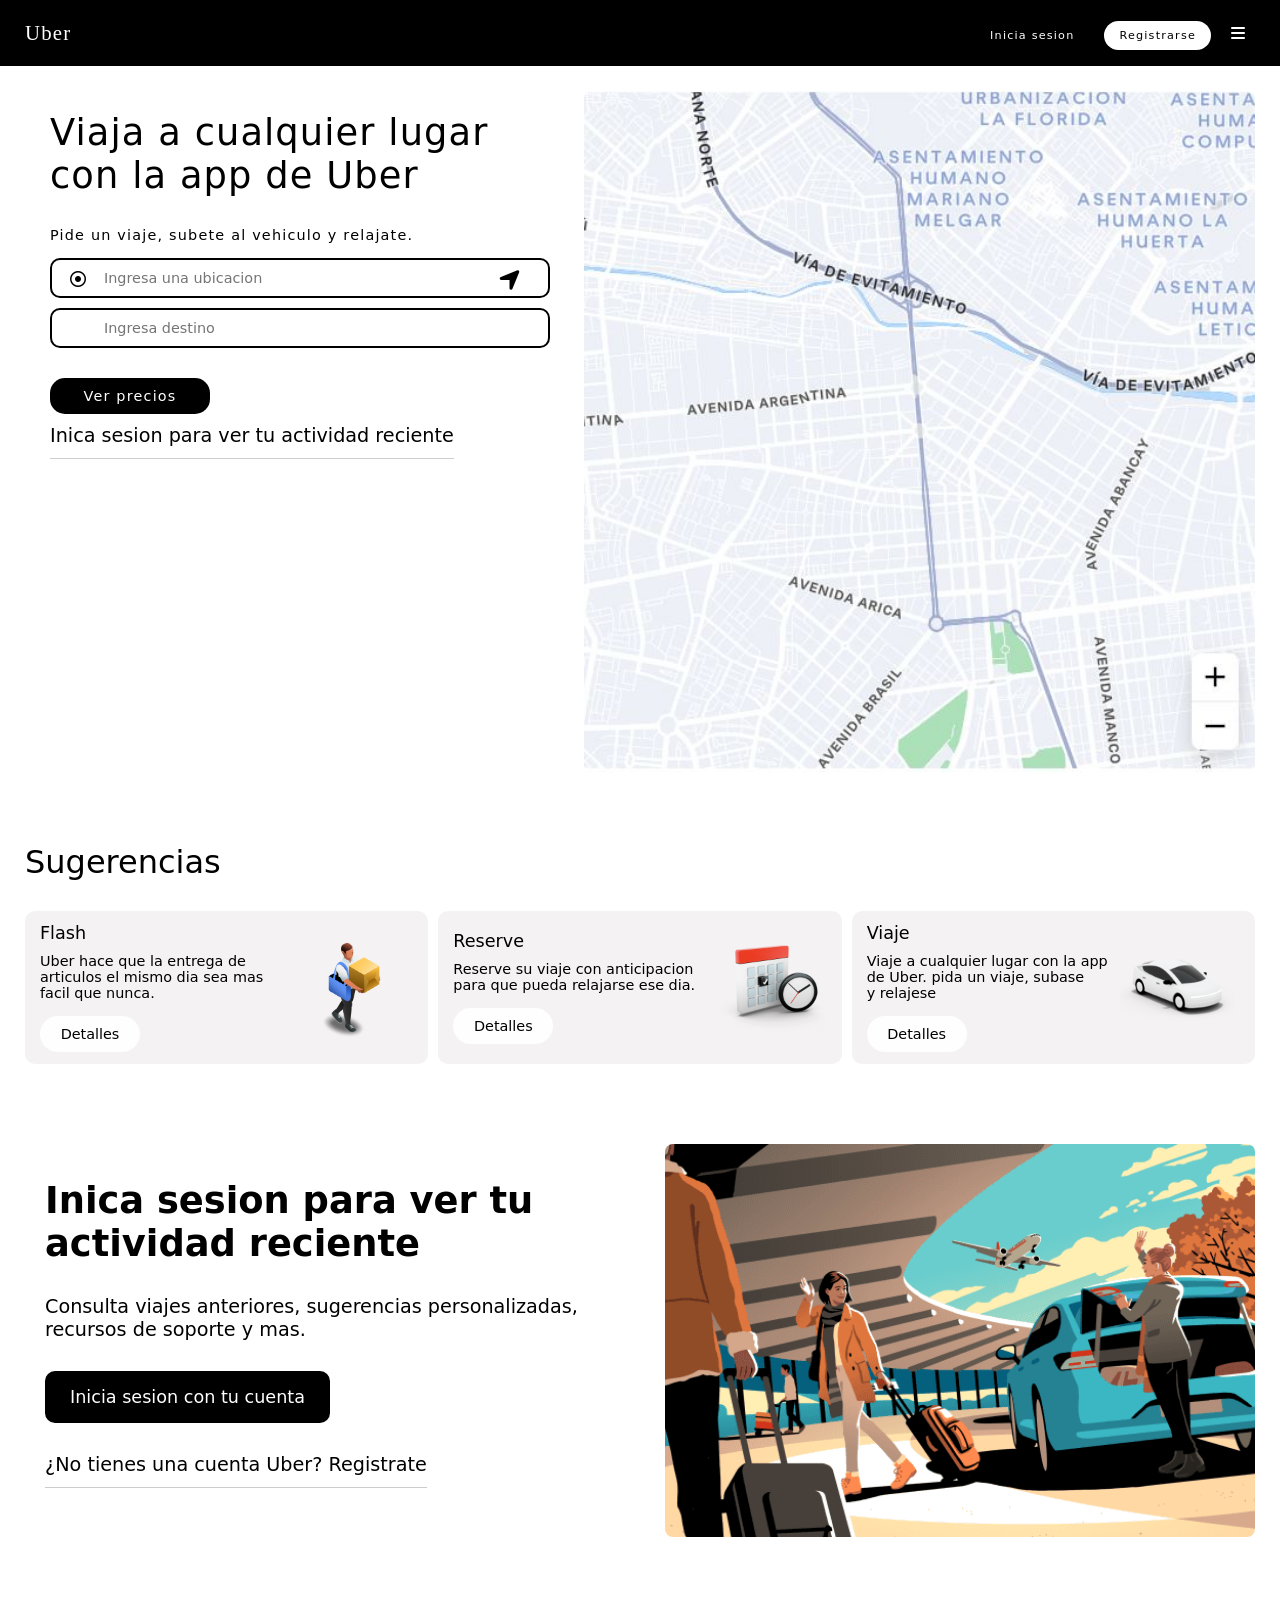
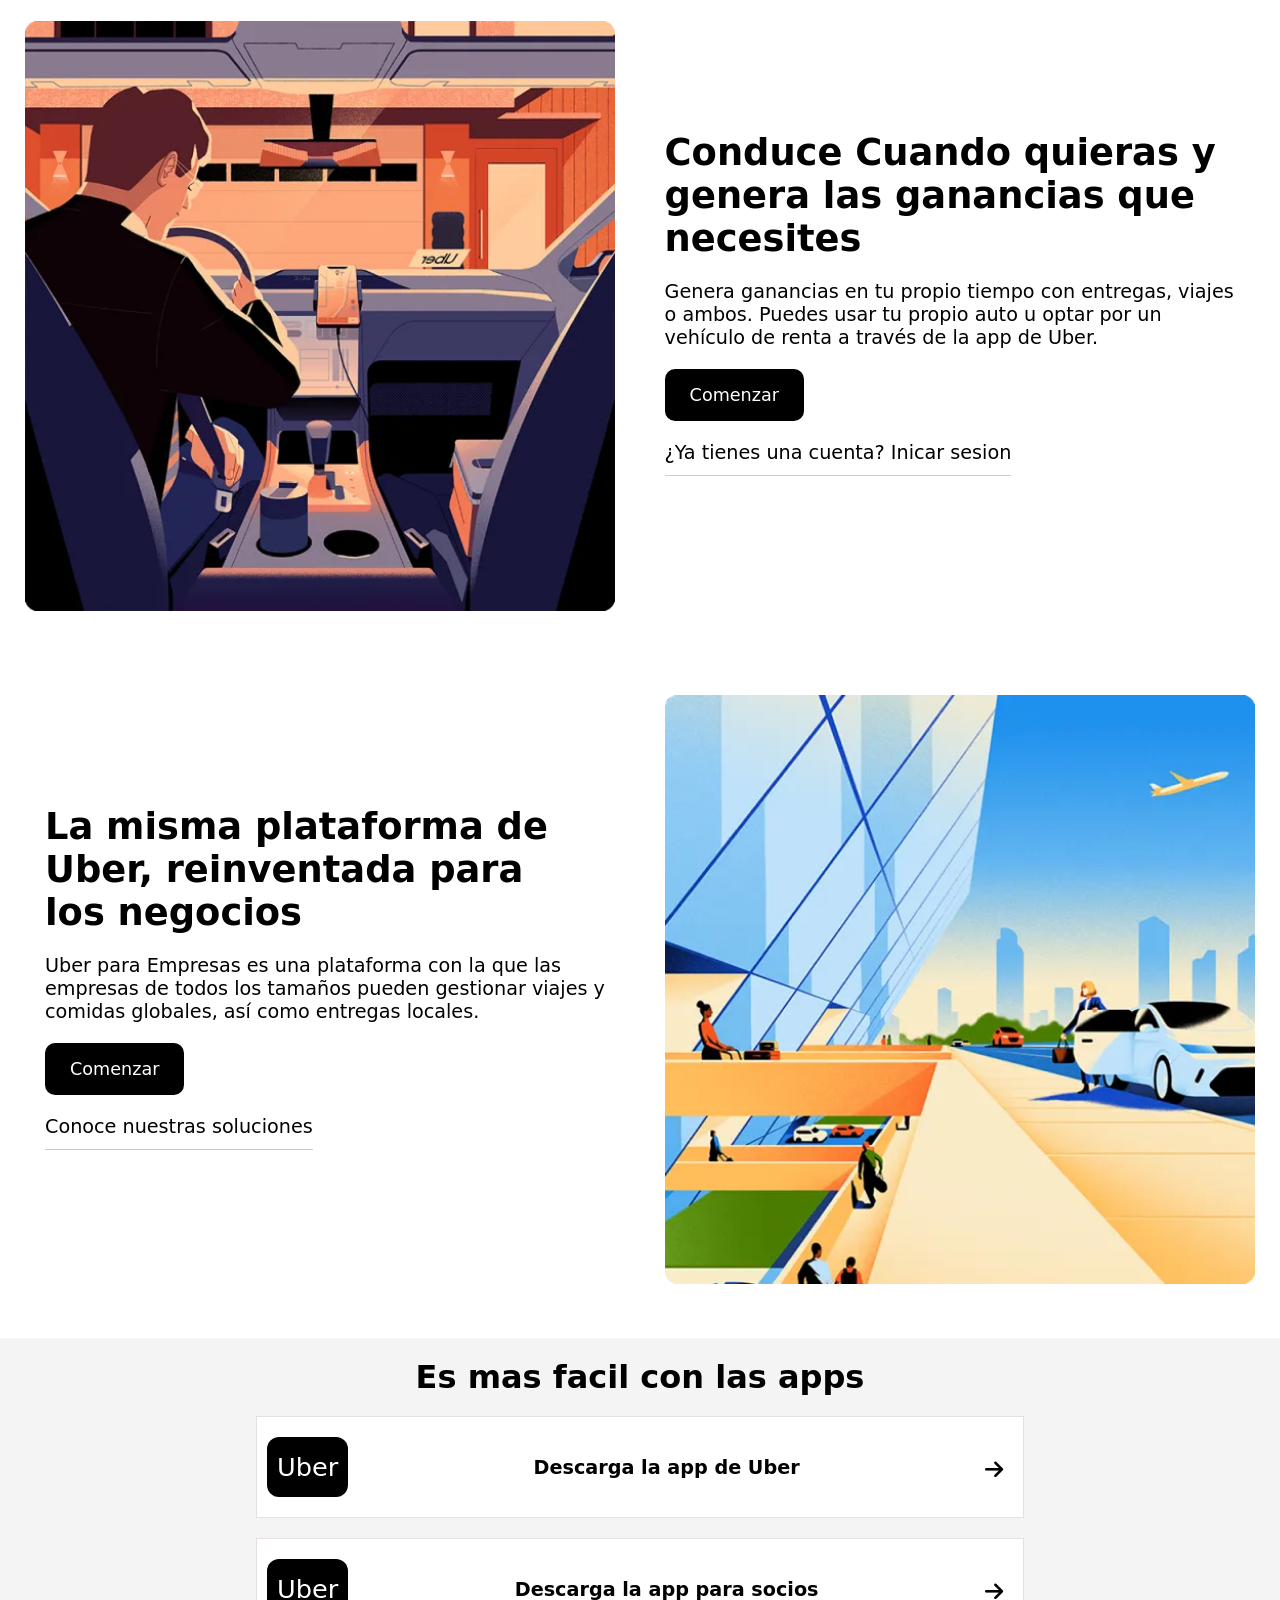
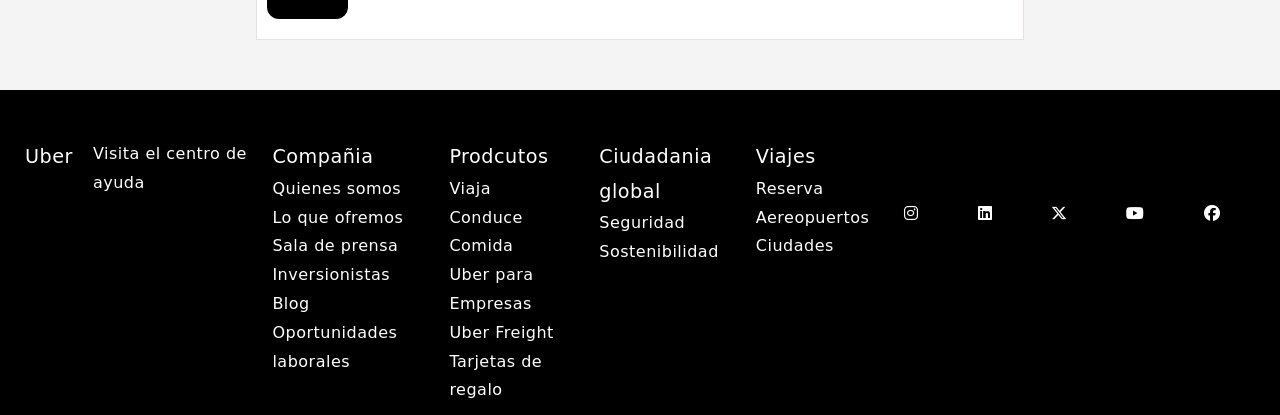
==== commit da7c5a6f: "Se termino de hacer responsiva finalmente" ====
--- a/index.html
+++ b/index.html
@@ -109,23 +109,28 @@
            <img src="Airport-Fall.jpg" alt="airport-arrive">
       </div>
     </section>
-    <section class="container__start">
-      <h2 class="sesion__title start-title">Conduce Cuando quieras y genera las ganancias que necesites</h2>
-      <p class="sesion__subtitle">Genera ganancias en tu propio tiempo con entregas, viajes o ambos. Puedes usar tu propio auto u optar por un vehículo de renta a través de la app de Uber.</p>
-      <div class="btns">
-        <a class="sesion__btn">Comenzar</a>
-        <a class="sesion__link">¿Ya tienes una cuenta? Inicar sesion</a>
+    <section class="split">
+      <div class="container__start">
+          <h2 class="sesion__title start-title">Conduce Cuando quieras y genera las ganancias que necesites</h2>
+          <p class="sesion__subtitle">Genera ganancias en tu propio tiempo con entregas, viajes o ambos. Puedes usar tu propio auto u optar por un vehículo de renta a través de la app de Uber.</p>
+          <div class="btns">
+            <a class="sesion__btn">Comenzar</a>
+            <a class="sesion__link">¿Ya tienes una cuenta? Inicar sesion</a>
+          </div>
       </div>
       <div class="container__img">
            <img src="earner-illustra.jpg" alt="driver">
       </div>
     </section>
-    <section class="container__start">
-      <h2 class="sesion__title start-title">La misma plataforma de Uber, reinventada para los negocios</h2>
-      <p class="sesion__subtitle">Uber para Empresas es una plataforma con la que las empresas de todos los tamaños pueden gestionar viajes y comidas globales, así como entregas locales.</p>
-      <div class="btns">
+    <section class="split
+    start2">
+      <div class="container__start">
+        <h2 class="sesion__title start-title">La misma plataforma de Uber, reinventada para los negocios</h2>
+        <p class="sesion__subtitle">Uber para Empresas es una plataforma con la que las empresas de todos los tamaños pueden gestionar viajes y comidas globales, así como entregas locales.</p>
+        <div class="btns">
         <a class="sesion__btn">Comenzar</a>
         <a class="sesion__link">Conoce nuestras soluciones</a>
+        </div>
       </div>
       <div class="container__img">
            <img src="u4b-square.jpg" alt="plain">
@@ -138,8 +143,6 @@
         <h2 class="download__link"> Descarga la app de Uber</h2>
         <i class="fa-solid fa-arrow-right flecha"></i>
       </div>
-    </section>
-    <section class="container__download">
       <div class="card__download">
         <div class="title--uber">Uber</div>
         <h2 class="download__link"> Descarga la app para socios </h2>
--- a/styles.css
+++ b/styles.css
@@ -317,10 +317,28 @@
         display: flex;
         justify-content:space-between;
         align-items: center;
+        gap: 30px;
     }
     .container__img{
         padding: 0;
         width: 100%;
+    }
+    .split{
+        display: flex;
+        flex-direction: row-reverse;
+        justify-content: space-between;
+        align-items: center;
+        gap: 30px;
+
+    }
+    .container__sesion{
+        padding: 20px;
+    }
+    .container__start{
+        padding: 20px;
+    }
+    .start2{
+        flex-direction: row;
     }
     .main__container{
         background: white;
@@ -366,7 +384,12 @@
     picture{
         display: none;
     }
-}
+    .footer{
+        flex-direction: row !important;
+    }
+    
+}
+
 
 /*second section*/
 .container__sugerencias{
@@ -512,16 +535,13 @@
     display: flex;
     flex-direction: column;
     justify-content: center;
-    padding: 0px 25px 50px 25px;
     gap: 10px;
+    width: 100%;
 }
 .start-title{
     padding-bottom: 10px;
 }
-.container__start .btns .sesion__btn {
-    font-size: 1.3rem;
-    max-width: fit-content;
-}
+
 .btns{
     padding-top: 10px;
     padding-bottom: 10px;
@@ -531,6 +551,9 @@
     justify-content: space-between;
     gap: 20px;
 }
+.split{
+    padding: 10px 25px 50px 25px;
+}
 .btns .sesion__link{
     font-size: 1.2rem;
     height: fit-content;
@@ -542,13 +565,16 @@
     justify-content: center;
     background: rgb(245, 244, 244);
     align-items: center;
-    gap: 10px;
-    padding: 20px 25px 10px 25px;
-    margin: auto;
-}
+    gap: 20px;
+    padding: 20px 25px 50px 25px;
+}
+.container__download .sesion__title{
+    font-size:clamp(2rem, 2.3vw,2rem);
+}
+
 .card__download{
     color: black;
-    width: 100%;
+    width: clamp(300px,60vw,780px);
     min-height: 100px;
     max-height: 150px;
     padding: 20px 20px 20px 10px;
@@ -631,6 +657,7 @@
 .iconos i {
     padding: 15px;
     border-radius: 10px;
+    height: fit-content;
 }
 .iconos i:hover{
     background: rgba(90, 88, 88, 0.808);
